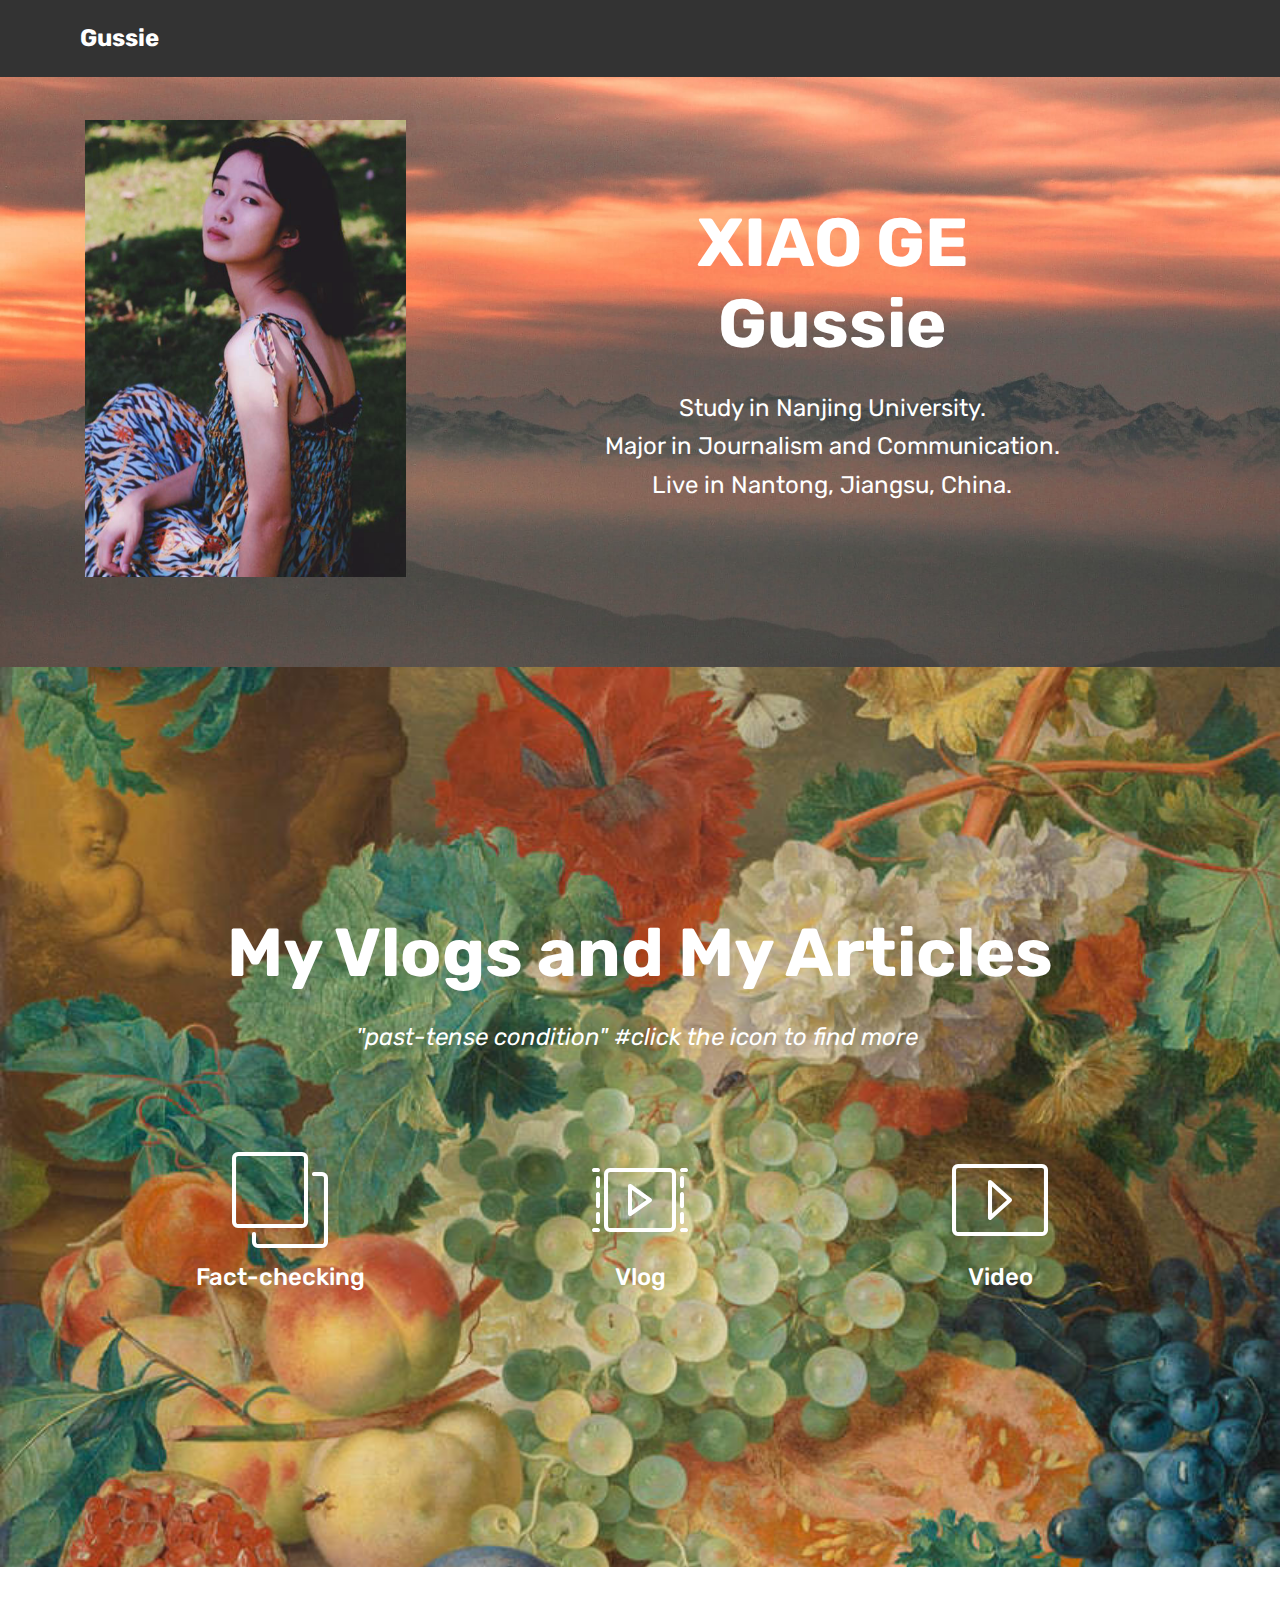
==== index.html @ 396210ec "25" ====
<!DOCTYPE html>
<html >
<head>
  <!-- Site made with Mobirise Website Builder v4.6.7, https://mobirise.com -->
  <meta charset="UTF-8">
  <meta http-equiv="X-UA-Compatible" content="IE=edge">
  <meta name="generator" content="Mobirise v4.6.7, mobirise.com">
  <meta name="viewport" content="width=device-width, initial-scale=1, minimum-scale=1">
  <link rel="shortcut icon" href="assets/images/logo2.png" type="image/x-icon">
  <meta name="description" content="">
  <title>Home</title>
  <link rel="stylesheet" href="assets/web/assets/mobirise-icons/mobirise-icons.css">
  <link rel="stylesheet" href="assets/tether/tether.min.css">
  <link rel="stylesheet" href="assets/bootstrap/css/bootstrap.min.css">
  <link rel="stylesheet" href="assets/bootstrap/css/bootstrap-grid.min.css">
  <link rel="stylesheet" href="assets/bootstrap/css/bootstrap-reboot.min.css">
  <link rel="stylesheet" href="assets/dropdown/css/style.css">
  <link rel="stylesheet" href="assets/socicon/css/styles.css">
  <link rel="stylesheet" href="assets/theme/css/style.css">
  <link rel="stylesheet" href="assets/mobirise/css/mbr-additional.css" type="text/css">
  
  
  
</head>
<body>
  <section class="menu cid-rUCcLHyWEW" once="menu" id="menu1-e">

    

    <nav class="navbar navbar-expand beta-menu navbar-dropdown align-items-center navbar-fixed-top navbar-toggleable-sm">
        <button class="navbar-toggler navbar-toggler-right" type="button" data-toggle="collapse" data-target="#navbarSupportedContent" aria-controls="navbarSupportedContent" aria-expanded="false" aria-label="Toggle navigation">
            <div class="hamburger">
                <span></span>
                <span></span>
                <span></span>
                <span></span>
            </div>
        </button>
        <div class="menu-logo">
            <div class="navbar-brand">
                
                <span class="navbar-caption-wrap"><a class="navbar-caption text-white display-5" href="https://gexiao37.github.io">Gussie</a></span>
            </div>
        </div>
        <div class="collapse navbar-collapse" id="navbarSupportedContent">
            
            
        </div>
    </nav>
</section>

<section class="engine"><a href="https://mobirise.ws/g">create your own website</a></section><section class="header3 cid-rUCh0pYLPX" id="header3-i">

    

    

    <div class="container">
        <div class="media-container-row">
            <div class="mbr-figure" style="width: 50%;">
                <img src="assets/images/-20200329174954-750x1334.jpg" alt="Mobirise" title="">
            </div>

            <div class="media-content">
                <h1 class="mbr-section-title mbr-white pb-3 mbr-fonts-style display-1"><br><strong>XIAO GE<br>Gussie</strong></h1>
                
                <div class="mbr-section-text mbr-white pb-3 ">
                    <p class="mbr-text mbr-fonts-style display-5">Study in Nanjing University.<br>Major in Journalism and Communication.<br>Live in Nantong, Jiangsu, China.</p>
                </div>
                
            </div>
        </div>
    </div>

</section>

<section class="header12 cid-rUMo1X9QHB mbr-fullscreen" id="header12-w">

    

    

    <div class="container  ">
            <div class="media-container">
                <div class="col-md-12 align-center">
                    <h1 class="mbr-section-title pb-3 mbr-white mbr-bold mbr-fonts-style display-1">
                        My Vlogs and My Articles</h1>
                    <p class="mbr-text pb-3 mbr-white mbr-fonts-style display-5"><em>"past-tense condition" #click the icon to find more&nbsp;</em></p>
                    

                    <div class="icons-media-container mbr-white">
                        <div class="card col-12 col-md-6 col-lg-4">
                            <div class="icon-block">
                            <a href="https://mobirise.com/">
                                <span class="mbri-layers mbr-iconfont"></span>
                            </a>
                            </div>
                            <h5 class="mbr-fonts-style display-5">Fact-checking</h5>
                        </div>

                        <div class="card col-12 col-md-6 col-lg-4">
                            <div class="icon-block">
                                <a href="https://mobirise.com/">
                                    <span class="mbr-iconfont mbri-video-play"></span>
                                </a>
                            </div>
                            <h5 class="mbr-fonts-style display-5">
                                Vlog</h5>
                        </div>

                        <div class="card col-12 col-md-6 col-lg-4">
                            <div class="icon-block">
                                <a href="https://mobirise.com/">
                                    <span class="mbr-iconfont mbri-video"></span>
                                </a>
                            </div>
                            <h5 class="mbr-fonts-style display-5">
                                Video</h5>
                        </div>

                        
                    </div>
                </div>
            </div>
    </div>

    
</section>

<section once="" class="cid-rUCi8kpzpj mbr-reveal" id="footer7-j">

    

    

    <div class="container">
        <div class="media-container-row align-center mbr-white">
            
            
            <div class="row row-copirayt">
                <p class="mbr-text mb-0 mbr-fonts-style mbr-white align-center display-7"></p><p>
                    © Copyright 2020 &nbsp;GeXiao&nbsp;- All Rights Reserved
                </p><p></p>
            </div>
        </div>
    </div>
</section>


  <script src="assets/web/assets/jquery/jquery.min.js"></script>
  <script src="assets/popper/popper.min.js"></script>
  <script src="assets/tether/tether.min.js"></script>
  <script src="assets/bootstrap/js/bootstrap.min.js"></script>
  <script src="assets/smoothscroll/smooth-scroll.js"></script>
  <script src="assets/dropdown/js/script.min.js"></script>
  <script src="assets/touchswipe/jquery.touch-swipe.min.js"></script>
  <script src="assets/theme/js/script.js"></script>
  
  
</body>
</html>
---- assets/web/assets/mobirise-icons/mobirise-icons.css ----
@font-face {
  font-family: 'MobiriseIcons';
  src:  url('mobirise-icons.eot?spat4u');
  src:  url('mobirise-icons.eot?spat4u#iefix') format('embedded-opentype'),
    url('mobirise-icons.ttf?spat4u') format('truetype'),
    url('mobirise-icons.woff?spat4u') format('woff'),
    url('mobirise-icons.svg?spat4u#MobiriseIcons') format('svg');
  font-weight: normal;
  font-style: normal;
}

[class^="mbri-"], [class*=" mbri-"] {
  /* use !important to prevent issues with browser extensions that change fonts */
  font-family: MobiriseIcons !important;
  speak: none;
  font-style: normal;
  font-weight: normal;
  font-variant: normal;
  text-transform: none;
  line-height: 1;

  /* Better Font Rendering =========== */
  -webkit-font-smoothing: antialiased;
  -moz-osx-font-smoothing: grayscale;
}

.mbri-add-submenu:before {
  content: "\e900";
}
.mbri-alert:before {
  content: "\e901";
}
.mbri-align-center:before {
  content: "\e902";
}
.mbri-align-justify:before {
  content: "\e903";
}
.mbri-align-left:before {
  content: "\e904";
}
.mbri-align-right:before {
  content: "\e905";
}
.mbri-android:before {
  content: "\e906";
}
.mbri-apple:before {
  content: "\e907";
}
.mbri-arrow-down:before {
  content: "\e908";
}
.mbri-arrow-next:before {
  content: "\e909";
}
.mbri-arrow-prev:before {
  content: "\e90a";
}
.mbri-arrow-up:before {
  content: "\e90b";
}
.mbri-bold:before {
  content: "\e90c";
}
.mbri-bookmark:before {
  content: "\e90d";
}
.mbri-bootstrap:before {
  content: "\e90e";
}
.mbri-briefcase:before {
  content: "\e90f";
}
.mbri-browse:before {
  content: "\e910";
}
.mbri-bulleted-list:before {
  content: "\e911";
}
.mbri-calendar:before {
  content: "\e912";
}
.mbri-camera:before {
  content: "\e913";
}
.mbri-cart-add:before {
  content: "\e914";
}
.mbri-cart-full:before {
  content: "\e915";
}
.mbri-cash:before {
  content: "\e916";
}
.mbri-change-style:before {
  content: "\e917";
}
.mbri-chat:before {
  content: "\e918";
}
.mbri-clock:before {
  content: "\e919";
}
.mbri-close:before {
  content: "\e91a";
}
.mbri-cloud:before {
  content: "\e91b";
}
.mbri-code:before {
  content: "\e91c";
}
.mbri-contact-form:before {
  content: "\e91d";
}
.mbri-credit-card:before {
  content: "\e91e";
}
.mbri-cursor-click:before {
  content: "\e91f";
}
.mbri-cust-feedback:before {
  content: "\e920";
}
.mbri-database:before {
  content: "\e921";
}
.mbri-delivery:before {
  content: "\e922";
}
.mbri-desktop:before {
  content: "\e923";
}
.mbri-devices:before {
  content: "\e924";
}
.mbri-down:before {
  content: "\e925";
}
.mbri-download:before {
  content: "\e989";
}
.mbri-drag-n-drop:before {
  content: "\e927";
}
.mbri-drag-n-drop2:before {
  content: "\e928";
}
.mbri-edit:before {
  content: "\e929";
}
.mbri-edit2:before {
  content: "\e92a";
}
.mbri-error:before {
  content: "\e92b";
}
.mbri-extension:before {
  content: "\e92c";
}
.mbri-features:before {
  content: "\e92d";
}
.mbri-file:before {
  content: "\e92e";
}
.mbri-flag:before {
  content: "\e92f";
}
.mbri-folder:before {
  content: "\e930";
}
.mbri-gift:before {
  content: "\e931";
}
.mbri-github:before {
  content: "\e932";
}
.mbri-globe:before {
  content: "\e933";
}
.mbri-globe-2:before {
  content: "\e934";
}
.mbri-growing-chart:before {
  content: "\e935";
}
.mbri-hearth:before {
  content: "\e936";
}
.mbri-help:before {
  content: "\e937";
}
.mbri-home:before {
  content: "\e938";
}
.mbri-hot-cup:before {
  content: "\e939";
}
.mbri-idea:before {
  content: "\e93a";
}
.mbri-image-gallery:before {
  content: "\e93b";
}
.mbri-image-slider:before {
  content: "\e93c";
}
.mbri-info:before {
  content: "\e93d";
}
.mbri-italic:before {
  content: "\e93e";
}
.mbri-key:before {
  content: "\e93f";
}
.mbri-laptop:before {
  content: "\e940";
}
.mbri-layers:before {
  content: "\e941";
}
.mbri-left-right:before {
  content: "\e942";
}
.mbri-left:before {
  content: "\e943";
}
.mbri-letter:before {
  content: "\e944";
}
.mbri-like:before {
  content: "\e945";
}
.mbri-link:before {
  content: "\e946";
}
.mbri-lock:before {
  content: "\e947";
}
.mbri-login:before {
  content: "\e948";
}
.mbri-logout:before {
  content: "\e949";
}
.mbri-magic-stick:before {
  content: "\e94a";
}
.mbri-map-pin:before {
  content: "\e94b";
}
.mbri-menu:before {
  content: "\e94c";
}
.mbri-mobile:before {
  content: "\e94d";
}
.mbri-mobile2:before {
  content: "\e94e";
}
.mbri-mobirise:before {
  content: "\e94f";
}
.mbri-more-horizontal:before {
  content: "\e950";
}
.mbri-more-vertical:before {
  content: "\e951";
}
.mbri-music:before {
  content: "\e952";
}
.mbri-new-file:before {
  content: "\e953";
}
.mbri-numbered-list:before {
  content: "\e954";
}
.mbri-opened-folder:before {
  content: "\e955";
}
.mbri-pages:before {
  content: "\e956";
}
.mbri-paper-plane:before {
  content: "\e957";
}
.mbri-paperclip:before {
  content: "\e958";
}
.mbri-photo:before {
  content: "\e959";
}
.mbri-photos:before {
  content: "\e95a";
}
.mbri-pin:before {
  content: "\e95b";
}
.mbri-play:before {
  content: "\e95c";
}
.mbri-plus:before {
  content: "\e95d";
}
.mbri-preview:before {
  content: "\e95e";
}
.mbri-print:before {
  content: "\e95f";
}
.mbri-protect:before {
  content: "\e960";
}
.mbri-question:before {
  content: "\e961";
}
.mbri-quote-left:before {
  content: "\e962";
}
.mbri-quote-right:before {
  content: "\e963";
}
.mbri-refresh:before {
  content: "\e964";
}
.mbri-responsive:before {
  content: "\e965";
}
.mbri-right:before {
  content: "\e966";
}
.mbri-rocket:before {
  content: "\e967";
}
.mbri-sad-face:before {
  content: "\e968";
}
.mbri-sale:before {
  content: "\e969";
}
.mbri-save:before {
  content: "\e96a";
}
.mbri-search:before {
  content: "\e96b";
}
.mbri-setting:before {
  content: "\e96c";
}
.mbri-setting2:before {
  content: "\e96d";
}
.mbri-setting3:before {
  content: "\e96e";
}
.mbri-share:before {
  content: "\e96f";
}
.mbri-shopping-bag:before {
  content: "\e970";
}
.mbri-shopping-basket:before {
  content: "\e971";
}
.mbri-shopping-cart:before {
  content: "\e972";
}
.mbri-sites:before {
  content: "\e973";
}
.mbri-smile-face:before {
  content: "\e974";
}
.mbri-speed:before {
  content: "\e975";
}
.mbri-star:before {
  content: "\e976";
}
.mbri-success:before {
  content: "\e977";
}
.mbri-sun:before {
  content: "\e978";
}
.mbri-sun2:before {
  content: "\e979";
}
.mbri-tablet:before {
  content: "\e97a";
}
.mbri-tablet-vertical:before {
  content: "\e97b";
}
.mbri-target:before {
  content: "\e97c";
}
.mbri-timer:before {
  content: "\e97d";
}
.mbri-to-ftp:before {
  content: "\e97e";
}
.mbri-to-local-drive:before {
  content: "\e97f";
}
.mbri-touch-swipe:before {
  content: "\e980";
}
.mbri-touch:before {
  content: "\e981";
}
.mbri-trash:before {
  content: "\e982";
}
.mbri-underline:before {
  content: "\e983";
}
.mbri-unlink:before {
  content: "\e984";
}
.mbri-unlock:before {
  content: "\e985";
}
.mbri-up-down:before {
  content: "\e986";
}
.mbri-up:before {
  content: "\e987";
}
.mbri-update:before {
  content: "\e988";
}
.mbri-upload:before {
 content: "\e926"; 
}
.mbri-user:before {
  content: "\e98a";
}
.mbri-user2:before {
  content: "\e98b";
}
.mbri-users:before {
  content: "\e98c";
}
.mbri-video:before {
  content: "\e98d";
}
.mbri-video-play:before {
  content: "\e98e";
}
.mbri-watch:before {
  content: "\e98f";
}
.mbri-website-theme:before {
  content: "\e990";
}
.mbri-wifi:before {
  content: "\e991";
}
.mbri-windows:before {
  content: "\e992";
}
.mbri-zoom-out:before {
  content: "\e993";
}
.mbri-redo:before {
  content: "\e994";
}
.mbri-undo:before {
  content: "\e995";
}
---- assets/dropdown/css/style.css ----
.navbar-dropdown {
  left: 0;
  padding: 0;
  position: absolute;
  right: 0;
  top: 0;
  transition: all 0.45s ease;
  z-index: 1030;
  background: #282828; }
  .navbar-dropdown .navbar-logo {
    margin-right: 0.8rem;
    transition: margin 0.3s ease-in-out;
    vertical-align: middle; }
    .navbar-dropdown .navbar-logo img {
      height: 3.125rem;
      transition: all 0.3s ease-in-out; }
    .navbar-dropdown .navbar-logo.mbr-iconfont {
      font-size: 3.125rem;
      line-height: 3.125rem; }
  .navbar-dropdown .navbar-caption {
    font-weight: 700;
    white-space: normal;
    vertical-align: -4px;
    line-height: 3.125rem !important; }
    .navbar-dropdown .navbar-caption, .navbar-dropdown .navbar-caption:hover {
      color: inherit;
      text-decoration: none; }
  .navbar-dropdown .mbr-iconfont + .navbar-caption {
    vertical-align: -1px; }
  .navbar-dropdown.navbar-fixed-top {
    position: fixed; }
  .navbar-dropdown .navbar-brand span {
    vertical-align: -4px; }
  .navbar-dropdown.bg-color.transparent {
    background: none; }
  .navbar-dropdown.navbar-short .navbar-brand {
    padding: 0.625rem 0; }
    .navbar-dropdown.navbar-short .navbar-brand span {
      vertical-align: -1px; }
  .navbar-dropdown.navbar-short .navbar-caption {
    line-height: 2.375rem !important;
    vertical-align: -2px; }
  .navbar-dropdown.navbar-short .navbar-logo {
    margin-right: 0.5rem; }
    .navbar-dropdown.navbar-short .navbar-logo img {
      height: 2.375rem; }
    .navbar-dropdown.navbar-short .navbar-logo.mbr-iconfont {
      font-size: 2.375rem;
      line-height: 2.375rem; }
  .navbar-dropdown.navbar-short .mbr-table-cell {
    height: 3.625rem; }
  .navbar-dropdown .navbar-close {
    left: 0.6875rem;
    position: fixed;
    top: 0.75rem;
    z-index: 1000; }
  .navbar-dropdown .hamburger-icon {
    content: "";
    display: inline-block;
    vertical-align: middle;
    width: 16px;
    -webkit-box-shadow: 0 -6px 0 1px #282828,0 0 0 1px #282828,0 6px 0 1px #282828;
    -moz-box-shadow: 0 -6px 0 1px #282828,0 0 0 1px #282828,0 6px 0 1px #282828;
    box-shadow: 0 -6px 0 1px #282828,0 0 0 1px #282828,0 6px 0 1px #282828; }

.dropdown-menu .dropdown-toggle[data-toggle="dropdown-submenu"]::after {
  border-bottom: 0.35em solid transparent;
  border-left: 0.35em solid;
  border-right: 0;
  border-top: 0.35em solid transparent;
  margin-left: 0.3rem; }

.dropdown-menu .dropdown-item:focus {
  outline: 0; }

.nav-dropdown {
  font-size: 0.75rem;
  font-weight: 500;
  height: auto !important; }
  .nav-dropdown .nav-btn {
    padding-left: 1rem; }
  .nav-dropdown .link {
    margin: .667em 1.667em;
    font-weight: 500;
    padding: 0;
    transition: color .2s ease-in-out; }
    .nav-dropdown .link.dropdown-toggle {
      margin-right: 2.583em; }
      .nav-dropdown .link.dropdown-toggle::after {
        margin-left: .25rem;
        border-top: 0.35em solid;
        border-right: 0.35em solid transparent;
        border-left: 0.35em solid transparent;
        border-bottom: 0; }
      .nav-dropdown .link.dropdown-toggle[aria-expanded="true"] {
        margin: 0;
        padding: 0.667em 3.263em  0.667em 1.667em; }
  .nav-dropdown .link::after,
  .nav-dropdown .dropdown-item::after {
    color: inherit; }
  .nav-dropdown .btn {
    font-size: 0.75rem;
    font-weight: 700;
    letter-spacing: 0;
    margin-bottom: 0;
    padding-left: 1.25rem;
    padding-right: 1.25rem; }
  .nav-dropdown .dropdown-menu {
    border-radius: 0;
    border: 0;
    left: 0;
    margin: 0;
    padding-bottom: 1.25rem;
    padding-top: 1.25rem;
    position: relative; }
  .nav-dropdown .dropdown-submenu {
    margin-left: 0.125rem;
    top: 0; }
  .nav-dropdown .dropdown-item {
    font-weight: 500;
    line-height: 2;
    padding: 0.3846em 4.615em 0.3846em 1.5385em;
    position: relative;
    transition: color .2s ease-in-out, background-color .2s ease-in-out; }
    .nav-dropdown .dropdown-item::after {
      margin-top: -0.3077em;
      position: absolute;
      right: 1.1538em;
      top: 50%; }
    .nav-dropdown .dropdown-item:focus, .nav-dropdown .dropdown-item:hover {
      background: none; }

@media (max-width: 767px) {
  .nav-dropdown.navbar-toggleable-sm {
    bottom: 0;
    display: none;
    left: 0;
    overflow-x: hidden;
    position: fixed;
    top: 0;
    transform: translateX(-100%);
    -ms-transform: translateX(-100%);
    -webkit-transform: translateX(-100%);
    width: 18.75rem;
    z-index: 999; } }
.nav-dropdown.navbar-toggleable-xl {
  bottom: 0;
  display: none;
  left: 0;
  overflow-x: hidden;
  position: fixed;
  top: 0;
  transform: translateX(-100%);
  -ms-transform: translateX(-100%);
  -webkit-transform: translateX(-100%);
  width: 18.75rem;
  z-index: 999; }

.nav-dropdown-sm {
  display: block !important;
  overflow-x: hidden;
  overflow: auto;
  padding-top: 3.875rem; }
  .nav-dropdown-sm::after {
    content: "";
    display: block;
    height: 3rem;
    width: 100%; }
  .nav-dropdown-sm.collapse.in ~ .navbar-close {
    display: block !important; }
  .nav-dropdown-sm.collapsing, .nav-dropdown-sm.collapse.in {
    transform: translateX(0);
    -ms-transform: translateX(0);
    -webkit-transform: translateX(0);
    transition: all 0.25s ease-out;
    -webkit-transition: all 0.25s ease-out;
    background: #282828; }
  .nav-dropdown-sm.collapsing[aria-expanded="false"] {
    transform: translateX(-100%);
    -ms-transform: translateX(-100%);
    -webkit-transform: translateX(-100%); }
  .nav-dropdown-sm .nav-item {
    display: block;
    margin-left: 0 !important;
    padding-left: 0; }
  .nav-dropdown-sm .link,
  .nav-dropdown-sm .dropdown-item {
    border-top: 1px dotted rgba(255, 255, 255, 0.1);
    font-size: 0.8125rem;
    line-height: 1.6;
    margin: 0 !important;
    padding: 0.875rem 2.4rem 0.875rem 1.5625rem !important;
    position: relative;
    white-space: normal; }
    .nav-dropdown-sm .link:focus, .nav-dropdown-sm .link:hover,
    .nav-dropdown-sm .dropdown-item:focus,
    .nav-dropdown-sm .dropdown-item:hover {
      background: rgba(0, 0, 0, 0.2) !important;
      color: #c0a375; }
  .nav-dropdown-sm .nav-btn {
    position: relative;
    padding: 1.5625rem 1.5625rem 0 1.5625rem; }
    .nav-dropdown-sm .nav-btn::before {
      border-top: 1px dotted rgba(255, 255, 255, 0.1);
      content: "";
      left: 0;
      position: absolute;
      top: 0;
      width: 100%; }
    .nav-dropdown-sm .nav-btn + .nav-btn {
      padding-top: 0.625rem; }
      .nav-dropdown-sm .nav-btn + .nav-btn::before {
        display: none; }
  .nav-dropdown-sm .btn {
    padding: 0.625rem 0; }
  .nav-dropdown-sm .dropdown-toggle[data-toggle="dropdown-submenu"]::after {
    margin-left: .25rem;
    border-top: 0.35em solid;
    border-right: 0.35em solid transparent;
    border-left: 0.35em solid transparent;
    border-bottom: 0; }
  .nav-dropdown-sm .dropdown-toggle[data-toggle="dropdown-submenu"][aria-expanded="true"]::after {
    border-top: 0;
    border-right: 0.35em solid transparent;
    border-left: 0.35em solid transparent;
    border-bottom: 0.35em solid; }
  .nav-dropdown-sm .dropdown-menu {
    margin: 0;
    padding: 0;
    position: relative;
    top: 0;
    left: 0;
    width: 100%;
    border: 0;
    float: none;
    border-radius: 0;
    background: none; }
  .nav-dropdown-sm .dropdown-submenu {
    left: 100%;
    margin-left: 0.125rem;
    margin-top: -1.25rem;
    top: 0; }

.navbar-toggleable-sm .nav-dropdown .dropdown-menu {
  position: absolute; }

.navbar-toggleable-sm .nav-dropdown .dropdown-submenu {
  left: 100%;
  margin-left: 0.125rem;
  margin-top: -1.25rem;
  top: 0; }

.navbar-toggleable-sm.opened .nav-dropdown .dropdown-menu {
  position: relative; }

.navbar-toggleable-sm.opened .nav-dropdown .dropdown-submenu {
  left: 0;
  margin-left: 00rem;
  margin-top: 0rem;
  top: 0; }

.is-builder .nav-dropdown.collapsing {
  transition: none !important; }

/*# sourceMappingURL=style.css.map */
---- assets/socicon/css/styles.css ----
@charset "UTF-8";

@font-face {
  font-family: "socicon";
  src:url("../fonts/socicon.eot");
  src:url("../fonts/socicon.eot?#iefix") format("embedded-opentype"),
    url("../fonts/socicon.woff") format("woff"),
    url("../fonts/socicon.ttf") format("truetype"),
    url("../fonts/socicon.svg#socicon") format("svg");
  font-weight: normal;
  font-style: normal;

}

[data-icon]:before {
  font-family: "socicon" !important;
  content: attr(data-icon);
  font-style: normal !important;
  font-weight: normal !important;
  font-variant: normal !important;
  text-transform: none !important;
  speak: none;
  line-height: 1;
  -webkit-font-smoothing: antialiased;
  -moz-osx-font-smoothing: grayscale;
}

[class^="socicon-"]:before,
[class*=" socicon-"]:before {
  font-family: "socicon" !important;
  font-style: normal !important;
  font-weight: normal !important;
  font-variant: normal !important;
  text-transform: none !important;
  speak: none;
  line-height: 1;
  -webkit-font-smoothing: antialiased;
  -moz-osx-font-smoothing: grayscale;
}

.socicon-modelmayhem:before {
  content: "\e000";
}
.socicon-mixcloud:before {
  content: "\e001";
}
.socicon-drupal:before {
  content: "\e002";
}
.socicon-swarm:before {
  content: "\e003";
}
.socicon-istock:before {
  content: "\e004";
}
.socicon-yammer:before {
  content: "\e005";
}
.socicon-ello:before {
  content: "\e006";
}
.socicon-stackoverflow:before {
  content: "\e007";
}
.socicon-persona:before {
  content: "\e008";
}
.socicon-triplej:before {
  content: "\e009";
}
.socicon-houzz:before {
  content: "\e00a";
}
.socicon-rss:before {
  content: "\e00b";
}
.socicon-paypal:before {
  content: "\e00c";
}
.socicon-odnoklassniki:before {
  content: "\e00d";
}
.socicon-airbnb:before {
  content: "\e00e";
}
.socicon-periscope:before {
  content: "\e00f";
}
.socicon-outlook:before {
  content: "\e010";
}
.socicon-coderwall:before {
  content: "\e011";
}
.socicon-tripadvisor:before {
  content: "\e012";
}
.socicon-appnet:before {
  content: "\e013";
}
.socicon-goodreads:before {
  content: "\e014";
}
.socicon-tripit:before {
  content: "\e015";
}
.socicon-lanyrd:before {
  content: "\e016";
}
.socicon-slideshare:before {
  content: "\e017";
}
.socicon-buffer:before {
  content: "\e018";
}
.socicon-disqus:before {
  content: "\e019";
}
.socicon-vkontakte:before {
  content: "\e01a";
}
.socicon-whatsapp:before {
  content: "\e01b";
}
.socicon-patreon:before {
  content: "\e01c";
}
.socicon-storehouse:before {
  content: "\e01d";
}
.socicon-pocket:before {
  content: "\e01e";
}
.socicon-mail:before {
  content: "\e01f";
}
.socicon-blogger:before {
  content: "\e020";
}
.socicon-technorati:before {
  content: "\e021";
}
.socicon-reddit:before {
  content: "\e022";
}
.socicon-dribbble:before {
  content: "\e023";
}
.socicon-stumbleupon:before {
  content: "\e024";
}
.socicon-digg:before {
  content: "\e025";
}
.socicon-envato:before {
  content: "\e026";
}
.socicon-behance:before {
  content: "\e027";
}
.socicon-delicious:before {
  content: "\e028";
}
.socicon-deviantart:before {
  content: "\e029";
}
.socicon-forrst:before {
  content: "\e02a";
}
.socicon-play:before {
  content: "\e02b";
}
.socicon-zerply:before {
  content: "\e02c";
}
.socicon-wikipedia:before {
  content: "\e02d";
}
.socicon-apple:before {
  content: "\e02e";
}
.socicon-flattr:before {
  content: "\e02f";
}
.socicon-github:before {
  content: "\e030";
}
.socicon-renren:before {
  content: "\e031";
}
.socicon-friendfeed:before {
  content: "\e032";
}
.socicon-newsvine:before {
  content: "\e033";
}
.socicon-identica:before {
  content: "\e034";
}
.socicon-bebo:before {
  content: "\e035";
}
.socicon-zynga:before {
  content: "\e036";
}
.socicon-steam:before {
  content: "\e037";
}
.socicon-xbox:before {
  content: "\e038";
}
.socicon-windows:before {
  content: "\e039";
}
.socicon-qq:before {
  content: "\e03a";
}
.socicon-douban:before {
  content: "\e03b";
}
.socicon-meetup:before {
  content: "\e03c";
}
.socicon-playstation:before {
  content: "\e03d";
}
.socicon-android:before {
  content: "\e03e";
}
.socicon-snapchat:before {
  content: "\e03f";
}
.socicon-twitter:before {
  content: "\e040";
}
.socicon-facebook:before {
  content: "\e041";
}
.socicon-googleplus:before {
  content: "\e042";
}
.socicon-pinterest:before {
  content: "\e043";
}
.socicon-foursquare:before {
  content: "\e044";
}
.socicon-yahoo:before {
  content: "\e045";
}
.socicon-skype:before {
  content: "\e046";
}
.socicon-yelp:before {
  content: "\e047";
}
.socicon-feedburner:before {
  content: "\e048";
}
.socicon-linkedin:before {
  content: "\e049";
}
.socicon-viadeo:before {
  content: "\e04a";
}
.socicon-xing:before {
  content: "\e04b";
}
.socicon-myspace:before {
  content: "\e04c";
}
.socicon-soundcloud:before {
  content: "\e04d";
}
.socicon-spotify:before {
  content: "\e04e";
}
.socicon-grooveshark:before {
  content: "\e04f";
}
.socicon-lastfm:before {
  content: "\e050";
}
.socicon-youtube:before {
  content: "\e051";
}
.socicon-vimeo:before {
  content: "\e052";
}
.socicon-dailymotion:before {
  content: "\e053";
}
.socicon-vine:before {
  content: "\e054";
}
.socicon-flickr:before {
  content: "\e055";
}
.socicon-500px:before {
  content: "\e056";
}
.socicon-wordpress:before {
  content: "\e058";
}
.socicon-tumblr:before {
  content: "\e059";
}
.socicon-twitch:before {
  content: "\e05a";
}
.socicon-8tracks:before {
  content: "\e05b";
}
.socicon-amazon:before {
  content: "\e05c";
}
.socicon-icq:before {
  content: "\e05d";
}
.socicon-smugmug:before {
  content: "\e05e";
}
.socicon-ravelry:before {
  content: "\e05f";
}
.socicon-weibo:before {
  content: "\e060";
}
.socicon-baidu:before {
  content: "\e061";
}
.socicon-angellist:before {
  content: "\e062";
}
.socicon-ebay:before {
  content: "\e063";
}
.socicon-imdb:before {
  content: "\e064";
}
.socicon-stayfriends:before {
  content: "\e065";
}
.socicon-residentadvisor:before {
  content: "\e066";
}
.socicon-google:before {
  content: "\e067";
}
.socicon-yandex:before {
  content: "\e068";
}
.socicon-sharethis:before {
  content: "\e069";
}
.socicon-bandcamp:before {
  content: "\e06a";
}
.socicon-itunes:before {
  content: "\e06b";
}
.socicon-deezer:before {
  content: "\e06c";
}
.socicon-telegram:before {
  content: "\e06e";
}
.socicon-openid:before {
  content: "\e06f";
}
.socicon-amplement:before {
  content: "\e070";
}
.socicon-viber:before {
  content: "\e071";
}
.socicon-zomato:before {
  content: "\e072";
}
.socicon-draugiem:before {
  content: "\e074";
}
.socicon-endomodo:before {
  content: "\e075";
}
.socicon-filmweb:before {
  content: "\e076";
}
.socicon-stackexchange:before {
  content: "\e077";
}
.socicon-wykop:before {
  content: "\e078";
}
.socicon-teamspeak:before {
  content: "\e079";
}
.socicon-teamviewer:before {
  content: "\e07a";
}
.socicon-ventrilo:before {
  content: "\e07b";
}
.socicon-younow:before {
  content: "\e07c";
}
.socicon-raidcall:before {
  content: "\e07d";
}
.socicon-mumble:before {
  content: "\e07e";
}
.socicon-medium:before {
  content: "\e06d";
}
.socicon-bebee:before {
  content: "\e07f";
}
.socicon-hitbox:before {
  content: "\e080";
}
.socicon-reverbnation:before {
  content: "\e081";
}
.socicon-formulr:before {
  content: "\e082";
}
.socicon-instagram:before {
  content: "\e057";
}
.socicon-battlenet:before {
  content: "\e083";
}
.socicon-chrome:before {
  content: "\e084";
}
.socicon-discord:before {
  content: "\e086";
}
.socicon-issuu:before {
  content: "\e087";
}
.socicon-macos:before {
  content: "\e088";
}
.socicon-firefox:before {
  content: "\e089";
}
.socicon-opera:before {
  content: "\e08d";
}
.socicon-keybase:before {
  content: "\e090";
}
.socicon-alliance:before {
  content: "\e091";
}
.socicon-livejournal:before {
  content: "\e092";
}
.socicon-googlephotos:before {
  content: "\e093";
}
.socicon-horde:before {
  content: "\e094";
}
.socicon-etsy:before {
  content: "\e095";
}
.socicon-zapier:before {
  content: "\e096";
}
.socicon-google-scholar:before {
  content: "\e097";
}
.socicon-researchgate:before {
  content: "\e098";
}
.socicon-wechat:before {
  content: "\e099";
}
.socicon-strava:before {
  content: "\e09a";
}
.socicon-line:before {
  content: "\e09b";
}
.socicon-lyft:before {
  content: "\e09c";
}
.socicon-uber:before {
  content: "\e09d";
}
.socicon-songkick:before {
  content: "\e09e";
}
.socicon-viewbug:before {
  content: "\e09f";
}
.socicon-googlegroups:before {
  content: "\e0a0";
}
.socicon-quora:before {
  content: "\e073";
}
.socicon-diablo:before {
  content: "\e085";
}
.socicon-blizzard:before {
  content: "\e0a1";
}
.socicon-hearthstone:before {
  content: "\e08b";
}
.socicon-heroes:before {
  content: "\e08a";
}
.socicon-overwatch:before {
  content: "\e08c";
}
.socicon-warcraft:before {
  content: "\e08e";
}
.socicon-starcraft:before {
  content: "\e08f";
}
.socicon-beam:before {
  content: "\e0a2";
}
.socicon-curse:before {
  content: "\e0a3";
}
.socicon-player:before {
  content: "\e0a4";
}
.socicon-streamjar:before {
  content: "\e0a5";
}
.socicon-nintendo:before {
  content: "\e0a6";
}
.socicon-hellocoton:before {
  content: "\e0a7";
}
---- assets/theme/css/style.css ----
/*!
 * Mobirise v4 theme (https://mobirise.com/)
 * Copyright 2017 Mobirise
 */
section {
  background-color: #eeeeee; }

section,
.container,
.container-fluid {
  position: relative;
  word-wrap: break-word; }

a.mbr-iconfont:hover {
  text-decoration: none; }

.article .lead p, .article .lead ul, .article .lead ol, .article .lead pre, .article .lead blockquote {
  margin-bottom: 0; }

a {
  font-style: normal;
  font-weight: 400;
  cursor: pointer; }
  a, a:hover {
    text-decoration: none; }

figure {
  margin-bottom: 0; }

body {
  color: #232323; }

h1, h2, h3, h4, h5, h6,
.h1, .h2, .h3, .h4, .h5, .h6,
.display-1, .display-2, .display-3, .display-4 {
  line-height: 1;
  word-break: break-word;
  word-wrap: break-word; }

b, strong {
  font-weight: bold; }

blockquote {
  padding: 10px 0 10px 20px;
  position: relative;
  border-left: 2px solid;
  border-color: #ff3366; }

input:-webkit-autofill, input:-webkit-autofill:hover, input:-webkit-autofill:focus, input:-webkit-autofill:active {
  transition-delay: 9999s;
  transition-property: background-color, color; }

textarea[type="hidden"] {
  display: none; }

body {
  position: relative; }

section {
  background-position: 50% 50%;
  background-repeat: no-repeat;
  background-size: cover; }
  section .mbr-background-video,
  section .mbr-background-video-preview {
    position: absolute;
    bottom: 0;
    left: 0;
    right: 0;
    top: 0; }

.hidden {
  visibility: hidden; }

.mbr-z-index20 {
  z-index: 20; }

/*! Base colors */
.mbr-white {
  color: #ffffff; }

.mbr-black {
  color: #000000; }

.mbr-bg-white {
  background-color: #ffffff; }

.mbr-bg-black {
  background-color: #000000; }

/*! Text-aligns */
.align-left {
  text-align: left; }

.align-center {
  text-align: center; }

.align-right {
  text-align: right; }

@media (max-width: 767px) {
  .align-left, .align-center, .align-right, .mbr-section-btn, .mbr-section-title {
    text-align: center; } }
/*! Font-weight  */
.mbr-light {
  font-weight: 300; }

.mbr-regular {
  font-weight: 400; }

.mbr-semibold {
  font-weight: 500; }

.mbr-bold {
  font-weight: 700; }

/*! Media  */
.media-size-item {
  -webkit-flex: 1 1 auto;
  -moz-flex: 1 1 auto;
  -ms-flex: 1 1 auto;
  -o-flex: 1 1 auto;
  flex: 1 1 auto; }

.media-content {
  -webkit-flex-basis: 100%;
  flex-basis: 100%; }

.media-container-row {
  display: -ms-flexbox;
  display: -webkit-flex;
  display: flex;
  -webkit-flex-direction: row;
  -ms-flex-direction: row;
  flex-direction: row;
  -webkit-flex-wrap: wrap;
  -ms-flex-wrap: wrap;
  flex-wrap: wrap;
  -webkit-justify-content: center;
  -ms-flex-pack: center;
  justify-content: center;
  -webkit-align-content: center;
  -ms-flex-line-pack: center;
  align-content: center;
  -webkit-align-items: start;
  -ms-flex-align: start;
  align-items: start; }
  .media-container-row .media-size-item {
    width: 400px; }

.media-container-column {
  display: -ms-flexbox;
  display: -webkit-flex;
  display: flex;
  -webkit-flex-direction: column;
  -ms-flex-direction: column;
  flex-direction: column;
  -webkit-flex-wrap: wrap;
  -ms-flex-wrap: wrap;
  flex-wrap: wrap;
  -webkit-justify-content: center;
  -ms-flex-pack: center;
  justify-content: center;
  -webkit-align-content: center;
  -ms-flex-line-pack: center;
  align-content: center;
  -webkit-align-items: stretch;
  -ms-flex-align: stretch;
  align-items: stretch; }
  .media-container-column > * {
    width: 100%; }

@media (min-width: 992px) {
  .media-container-row {
    -webkit-flex-wrap: nowrap;
    -ms-flex-wrap: nowrap;
    flex-wrap: nowrap; } }
figure {
  overflow: hidden; }

figure[mbr-media-size] {
  transition: width 0.1s; }

.mbr-figure img, .mbr-figure iframe {
  display: block;
  width: 100%; }

.card {
  background-color: transparent;
  border: none; }

.card-img {
  text-align: center;
  flex-shrink: 0; }

.media {
  max-width: 100%;
  margin: 0 auto; }

.mbr-figure {
  -ms-flex-item-align: center;
  -ms-grid-row-align: center;
  -webkit-align-self: center;
  align-self: center; }

.media-container > div {
  max-width: 100%; }

.mbr-figure img, .card-img img {
  width: 100%; }

@media (max-width: 991px) {
  .media-size-item {
    width: auto !important; }

  .media {
    width: auto; }

  .mbr-figure {
    width: 100% !important; } }
/*! Buttons */
.mbr-section-btn {
  margin-left: -.25rem;
  margin-right: -.25rem;
  font-size: 0; }

nav .mbr-section-btn {
  margin-left: 0rem;
  margin-right: 0rem; }

/*! Btn icon margin */
.btn .mbr-iconfont, .btn.btn-sm .mbr-iconfont {
  cursor: pointer;
  margin-right: 0.5rem; }

.btn.btn-md .mbr-iconfont, .btn.btn-md .mbr-iconfont {
  margin-right: 0.8rem; }

.mbr-regular {
  font-weight: 400; }

.mbr-semibold {
  font-weight: 500; }

.mbr-bold {
  font-weight: 700; }

[type="submit"] {
  -webkit-appearance: none; }

/*! Full-screen */
.mbr-fullscreen .mbr-overlay {
  min-height: 100vh; }

.mbr-fullscreen {
  display: flex;
  display: -webkit-flex;
  display: -moz-flex;
  display: -ms-flex;
  display: -o-flex;
  align-items: center;
  -webkit-align-items: center;
  min-height: 100vh;
  padding-top: 3rem;
  padding-bottom: 3rem; }

/*! Map */
.map {
  height: 25rem;
  position: relative; }
  .map iframe {
    width: 100%;
    height: 100%; }

/* Form */
.form-asterisk {
  font-family: initial;
  position: absolute;
  top: -2px;
  font-weight: normal; }

/*! Scroll to top arrow */
.mbr-arrow-up {
  bottom: 25px;
  right: 90px;
  position: fixed;
  text-align: right;
  z-index: 5000;
  color: #ffffff;
  font-size: 32px;
  transform: rotate(180deg);
  -webkit-transform: rotate(180deg); }

.mbr-arrow-up a {
  background: rgba(0, 0, 0, 0.2);
  border-radius: 3px;
  color: #fff;
  display: inline-block;
  height: 60px;
  width: 60px;
  outline-style: none !important;
  position: relative;
  text-decoration: none;
  transition: all .3s ease-in-out;
  cursor: pointer;
  text-align: center; }
  .mbr-arrow-up a:hover {
    background-color: rgba(0, 0, 0, 0.4); }
  .mbr-arrow-up a i {
    line-height: 60px; }

.mbr-arrow-up-icon {
  display: block;
  color: #fff; }

.mbr-arrow-up-icon::before {
  content: "\203a";
  display: inline-block;
  font-family: serif;
  font-size: 32px;
  line-height: 1;
  font-style: normal;
  position: relative;
  top: 6px;
  left: -4px;
  -webkit-transform: rotate(-90deg);
  transform: rotate(-90deg); }

/*! Arrow Down */
.mbr-arrow {
  position: absolute;
  bottom: 45px;
  left: 50%;
  width: 60px;
  height: 60px;
  cursor: pointer;
  background-color: rgba(80, 80, 80, 0.5);
  border-radius: 50%;
  -webkit-transform: translateX(-50%);
  transform: translateX(-50%); }
  .mbr-arrow > a {
    display: inline-block;
    text-decoration: none;
    outline-style: none;
    -webkit-animation: arrowdown 1.7s ease-in-out infinite;
    animation: arrowdown 1.7s ease-in-out infinite; }
    .mbr-arrow > a > i {
      position: absolute;
      top: -2px;
      left: 15px;
      font-size: 2rem; }

@keyframes arrowdown {
  0% {
    transform: translateY(0px);
    -webkit-transform: translateY(0px); }
  50% {
    transform: translateY(-5px);
    -webkit-transform: translateY(-5px); }
  100% {
    transform: translateY(0px);
    -webkit-transform: translateY(0px); } }
@-webkit-keyframes arrowdown {
  0% {
    transform: translateY(0px);
    -webkit-transform: translateY(0px); }
  50% {
    transform: translateY(-5px);
    -webkit-transform: translateY(-5px); }
  100% {
    transform: translateY(0px);
    -webkit-transform: translateY(0px); } }
@media (max-width: 500px) {
  .mbr-arrow-up {
    left: 50%;
    right: auto;
    transform: translateX(-50%) rotate(180deg);
    -webkit-transform: translateX(-50%) rotate(180deg); } }
/*Gradients animation*/
@keyframes gradient-animation {
  from {
    background-position: 0% 100%;
    animation-timing-function: ease-in-out; }
  to {
    background-position: 100% 0%;
    animation-timing-function: ease-in-out; } }
@-webkit-keyframes gradient-animation {
  from {
    background-position: 0% 100%;
    animation-timing-function: ease-in-out; }
  to {
    background-position: 100% 0%;
    animation-timing-function: ease-in-out; } }
.bg-gradient {
  background-size: 200% 200%;
  animation: gradient-animation 5s infinite alternate;
  -webkit-animation: gradient-animation 5s infinite alternate; }

.menu .navbar-brand {
  display: -webkit-flex; }
  .menu .navbar-brand span {
    display: flex;
    display: -webkit-flex; }
  .menu .navbar-brand .navbar-caption-wrap {
    display: -webkit-flex; }
  .menu .navbar-brand .navbar-logo img {
    display: -webkit-flex; }
@media (min-width: 768px) and (max-width: 991px) {
  .menu .navbar-toggleable-sm .navbar-nav {
    display: -webkit-box;
    display: -webkit-flex;
    display: -ms-flexbox; } }
@media (min-width: 992px) {
  .menu .navbar-nav.nav-dropdown {
    display: -webkit-flex; }
  .menu .navbar-toggleable-sm .navbar-collapse {
    display: -webkit-flex !important; } }

/*# sourceMappingURL=style.css.map */
.engine {
	position: absolute;
	text-indent: -2400px;
	text-align: center;
	padding: 0;
	top: 0;
	left: -2400px;
}
---- assets/mobirise/css/mbr-additional.css ----
@import url(https://fonts.googleapis.com/css?family=Rubik:300,300i,400,400i,500,500i,700,700i,900,900i);





body {
  font-style: normal;
  line-height: 1.5;
}
.mbr-section-title {
  font-style: normal;
  line-height: 1.2;
}
.mbr-section-subtitle {
  line-height: 1.3;
}
.mbr-text {
  font-style: normal;
  line-height: 1.6;
}
.display-1 {
  font-family: 'Rubik', sans-serif;
  font-size: 4.25rem;
}
.display-1 > .mbr-iconfont {
  font-size: 6.8rem;
}
.display-2 {
  font-family: 'Rubik', sans-serif;
  font-size: 2.3rem;
}
.display-2 > .mbr-iconfont {
  font-size: 3.68rem;
}
.display-4 {
  font-family: 'Rubik', sans-serif;
  font-size: 1rem;
}
.display-4 > .mbr-iconfont {
  font-size: 1.6rem;
}
.display-5 {
  font-family: 'Rubik', sans-serif;
  font-size: 1.5rem;
}
.display-5 > .mbr-iconfont {
  font-size: 2.4rem;
}
.display-7 {
  font-family: 'Rubik', sans-serif;
  font-size: 1rem;
}
.display-7 > .mbr-iconfont {
  font-size: 1.6rem;
}
/* ---- Fluid typography for mobile devices ---- */
/* 1.4 - font scale ratio ( bootstrap == 1.42857 ) */
/* 100vw - current viewport width */
/* (48 - 20)  48 == 48rem == 768px, 20 == 20rem == 320px(minimal supported viewport) */
/* 0.65 - min scale variable, may vary */
@media (max-width: 768px) {
  .display-1 {
    font-size: 3.4rem;
    font-size: calc( 2.1374999999999997rem + (4.25 - 2.1374999999999997) * ((100vw - 20rem) / (48 - 20)));
    line-height: calc( 1.4 * (2.1374999999999997rem + (4.25 - 2.1374999999999997) * ((100vw - 20rem) / (48 - 20))));
  }
  .display-2 {
    font-size: 1.84rem;
    font-size: calc( 1.455rem + (2.3 - 1.455) * ((100vw - 20rem) / (48 - 20)));
    line-height: calc( 1.4 * (1.455rem + (2.3 - 1.455) * ((100vw - 20rem) / (48 - 20))));
  }
  .display-4 {
    font-size: 0.8rem;
    font-size: calc( 1rem + (1 - 1) * ((100vw - 20rem) / (48 - 20)));
    line-height: calc( 1.4 * (1rem + (1 - 1) * ((100vw - 20rem) / (48 - 20))));
  }
  .display-5 {
    font-size: 1.2rem;
    font-size: calc( 1.175rem + (1.5 - 1.175) * ((100vw - 20rem) / (48 - 20)));
    line-height: calc( 1.4 * (1.175rem + (1.5 - 1.175) * ((100vw - 20rem) / (48 - 20))));
  }
}
/* Buttons */
.btn {
  font-weight: 500;
  border-width: 2px;
  font-style: normal;
  letter-spacing: 1px;
  margin: .4rem .8rem;
  white-space: normal;
  -webkit-transition: all 0.3s ease-in-out;
  -moz-transition: all 0.3s ease-in-out;
  transition: all 0.3s ease-in-out;
  padding: 1rem 3rem;
  border-radius: 3px;
  display: inline-flex;
  align-items: center;
  justify-content: center;
  word-break: break-word;
}
.btn-sm {
  font-weight: 500;
  letter-spacing: 1px;
  -webkit-transition: all 0.3s ease-in-out;
  -moz-transition: all 0.3s ease-in-out;
  transition: all 0.3s ease-in-out;
  padding: 0.6rem 1.5rem;
  border-radius: 3px;
}
.btn-md {
  font-weight: 500;
  letter-spacing: 1px;
  margin: .4rem .8rem !important;
  -webkit-transition: all 0.3s ease-in-out;
  -moz-transition: all 0.3s ease-in-out;
  transition: all 0.3s ease-in-out;
  padding: 1rem 3rem;
  border-radius: 3px;
}
.btn-lg {
  font-weight: 500;
  letter-spacing: 1px;
  margin: .4rem .8rem !important;
  -webkit-transition: all 0.3s ease-in-out;
  -moz-transition: all 0.3s ease-in-out;
  transition: all 0.3s ease-in-out;
  padding: 1.2rem 3.2rem;
  border-radius: 3px;
}
.bg-primary {
  background-color: #149dcc !important;
}
.bg-success {
  background-color: #f7ed4a !important;
}
.bg-info {
  background-color: #82786e !important;
}
.bg-warning {
  background-color: #879a9f !important;
}
.bg-danger {
  background-color: #b1a374 !important;
}
.btn-primary,
.btn-primary:active {
  background-color: #149dcc !important;
  border-color: #149dcc !important;
  color: #ffffff !important;
}
.btn-primary:hover,
.btn-primary:focus,
.btn-primary.focus,
.btn-primary.active {
  color: #ffffff !important;
  background-color: #0d6786 !important;
  border-color: #0d6786 !important;
}
.btn-primary.disabled,
.btn-primary:disabled {
  color: #ffffff !important;
  background-color: #0d6786 !important;
  border-color: #0d6786 !important;
}
.btn-secondary,
.btn-secondary:active {
  background-color: #ff3366 !important;
  border-color: #ff3366 !important;
  color: #ffffff !important;
}
.btn-secondary:hover,
.btn-secondary:focus,
.btn-secondary.focus,
.btn-secondary.active {
  color: #ffffff !important;
  background-color: #e50039 !important;
  border-color: #e50039 !important;
}
.btn-secondary.disabled,
.btn-secondary:disabled {
  color: #ffffff !important;
  background-color: #e50039 !important;
  border-color: #e50039 !important;
}
.btn-info,
.btn-info:active {
  background-color: #82786e !important;
  border-color: #82786e !important;
  color: #ffffff !important;
}
.btn-info:hover,
.btn-info:focus,
.btn-info.focus,
.btn-info.active {
  color: #ffffff !important;
  background-color: #59524b !important;
  border-color: #59524b !important;
}
.btn-info.disabled,
.btn-info:disabled {
  color: #ffffff !important;
  background-color: #59524b !important;
  border-color: #59524b !important;
}
.btn-success,
.btn-success:active {
  background-color: #f7ed4a !important;
  border-color: #f7ed4a !important;
  color: #3f3c03 !important;
}
.btn-success:hover,
.btn-success:focus,
.btn-success.focus,
.btn-success.active {
  color: #3f3c03 !important;
  background-color: #eadd0a !important;
  border-color: #eadd0a !important;
}
.btn-success.disabled,
.btn-success:disabled {
  color: #3f3c03 !important;
  background-color: #eadd0a !important;
  border-color: #eadd0a !important;
}
.btn-warning,
.btn-warning:active {
  background-color: #879a9f !important;
  border-color: #879a9f !important;
  color: #ffffff !important;
}
.btn-warning:hover,
.btn-warning:focus,
.btn-warning.focus,
.btn-warning.active {
  color: #ffffff !important;
  background-color: #617479 !important;
  border-color: #617479 !important;
}
.btn-warning.disabled,
.btn-warning:disabled {
  color: #ffffff !important;
  background-color: #617479 !important;
  border-color: #617479 !important;
}
.btn-danger,
.btn-danger:active {
  background-color: #b1a374 !important;
  border-color: #b1a374 !important;
  color: #ffffff !important;
}
.btn-danger:hover,
.btn-danger:focus,
.btn-danger.focus,
.btn-danger.active {
  color: #ffffff !important;
  background-color: #8b7d4e !important;
  border-color: #8b7d4e !important;
}
.btn-danger.disabled,
.btn-danger:disabled {
  color: #ffffff !important;
  background-color: #8b7d4e !important;
  border-color: #8b7d4e !important;
}
.btn-white {
  color: #333333 !important;
}
.btn-white,
.btn-white:active {
  background-color: #ffffff !important;
  border-color: #ffffff !important;
  color: #808080 !important;
}
.btn-white:hover,
.btn-white:focus,
.btn-white.focus,
.btn-white.active {
  color: #808080 !important;
  background-color: #d9d9d9 !important;
  border-color: #d9d9d9 !important;
}
.btn-white.disabled,
.btn-white:disabled {
  color: #808080 !important;
  background-color: #d9d9d9 !important;
  border-color: #d9d9d9 !important;
}
.btn-black,
.btn-black:active {
  background-color: #333333 !important;
  border-color: #333333 !important;
  color: #ffffff !important;
}
.btn-black:hover,
.btn-black:focus,
.btn-black.focus,
.btn-black.active {
  color: #ffffff !important;
  background-color: #0d0d0d !important;
  border-color: #0d0d0d !important;
}
.btn-black.disabled,
.btn-black:disabled {
  color: #ffffff !important;
  background-color: #0d0d0d !important;
  border-color: #0d0d0d !important;
}
.btn-primary-outline,
.btn-primary-outline:active {
  background: none;
  border-color: #0b566f;
  color: #0b566f;
}
.btn-primary-outline:hover,
.btn-primary-outline:focus,
.btn-primary-outline.focus,
.btn-primary-outline.active {
  color: #ffffff;
  background-color: #149dcc;
  border-color: #149dcc;
}
.btn-primary-outline.disabled,
.btn-primary-outline:disabled {
  color: #ffffff !important;
  background-color: #149dcc !important;
  border-color: #149dcc !important;
}
.btn-secondary-outline,
.btn-secondary-outline:active {
  background: none;
  border-color: #cc0033;
  color: #cc0033;
}
.btn-secondary-outline:hover,
.btn-secondary-outline:focus,
.btn-secondary-outline.focus,
.btn-secondary-outline.active {
  color: #ffffff;
  background-color: #ff3366;
  border-color: #ff3366;
}
.btn-secondary-outline.disabled,
.btn-secondary-outline:disabled {
  color: #ffffff !important;
  background-color: #ff3366 !important;
  border-color: #ff3366 !important;
}
.btn-info-outline,
.btn-info-outline:active {
  background: none;
  border-color: #4b453f;
  color: #4b453f;
}
.btn-info-outline:hover,
.btn-info-outline:focus,
.btn-info-outline.focus,
.btn-info-outline.active {
  color: #ffffff;
  background-color: #82786e;
  border-color: #82786e;
}
.btn-info-outline.disabled,
.btn-info-outline:disabled {
  color: #ffffff !important;
  background-color: #82786e !important;
  border-color: #82786e !important;
}
.btn-success-outline,
.btn-success-outline:active {
  background: none;
  border-color: #d2c609;
  color: #d2c609;
}
.btn-success-outline:hover,
.btn-success-outline:focus,
.btn-success-outline.focus,
.btn-success-outline.active {
  color: #3f3c03;
  background-color: #f7ed4a;
  border-color: #f7ed4a;
}
.btn-success-outline.disabled,
.btn-success-outline:disabled {
  color: #3f3c03 !important;
  background-color: #f7ed4a !important;
  border-color: #f7ed4a !important;
}
.btn-warning-outline,
.btn-warning-outline:active {
  background: none;
  border-color: #55666b;
  color: #55666b;
}
.btn-warning-outline:hover,
.btn-warning-outline:focus,
.btn-warning-outline.focus,
.btn-warning-outline.active {
  color: #ffffff;
  background-color: #879a9f;
  border-color: #879a9f;
}
.btn-warning-outline.disabled,
.btn-warning-outline:disabled {
  color: #ffffff !important;
  background-color: #879a9f !important;
  border-color: #879a9f !important;
}
.btn-danger-outline,
.btn-danger-outline:active {
  background: none;
  border-color: #7a6e45;
  color: #7a6e45;
}
.btn-danger-outline:hover,
.btn-danger-outline:focus,
.btn-danger-outline.focus,
.btn-danger-outline.active {
  color: #ffffff;
  background-color: #b1a374;
  border-color: #b1a374;
}
.btn-danger-outline.disabled,
.btn-danger-outline:disabled {
  color: #ffffff !important;
  background-color: #b1a374 !important;
  border-color: #b1a374 !important;
}
.btn-black-outline,
.btn-black-outline:active {
  background: none;
  border-color: #000000;
  color: #000000;
}
.btn-black-outline:hover,
.btn-black-outline:focus,
.btn-black-outline.focus,
.btn-black-outline.active {
  color: #ffffff;
  background-color: #333333;
  border-color: #333333;
}
.btn-black-outline.disabled,
.btn-black-outline:disabled {
  color: #ffffff !important;
  background-color: #333333 !important;
  border-color: #333333 !important;
}
.btn-white-outline,
.btn-white-outline:active,
.btn-white-outline.active {
  background: none;
  border-color: #ffffff;
  color: #ffffff;
}
.btn-white-outline:hover,
.btn-white-outline:focus,
.btn-white-outline.focus {
  color: #333333;
  background-color: #ffffff;
  border-color: #ffffff;
}
.text-primary {
  color: #149dcc !important;
}
.text-secondary {
  color: #ff3366 !important;
}
.text-success {
  color: #f7ed4a !important;
}
.text-info {
  color: #82786e !important;
}
.text-warning {
  color: #879a9f !important;
}
.text-danger {
  color: #b1a374 !important;
}
.text-white {
  color: #ffffff !important;
}
.text-black {
  color: #000000 !important;
}
a.text-primary:hover,
a.text-primary:focus {
  color: #0b566f !important;
}
a.text-secondary:hover,
a.text-secondary:focus {
  color: #cc0033 !important;
}
a.text-success:hover,
a.text-success:focus {
  color: #d2c609 !important;
}
a.text-info:hover,
a.text-info:focus {
  color: #4b453f !important;
}
a.text-warning:hover,
a.text-warning:focus {
  color: #55666b !important;
}
a.text-danger:hover,
a.text-danger:focus {
  color: #7a6e45 !important;
}
a.text-white:hover,
a.text-white:focus {
  color: #b3b3b3 !important;
}
a.text-black:hover,
a.text-black:focus {
  color: #4d4d4d !important;
}
.alert-success {
  background-color: #70c770;
}
.alert-info {
  background-color: #82786e;
}
.alert-warning {
  background-color: #879a9f;
}
.alert-danger {
  background-color: #b1a374;
}
.mbr-section-btn a.btn:not(.btn-form) {
  border-radius: 100px;
}
.mbr-section-btn a.btn:not(.btn-form):hover,
.mbr-section-btn a.btn:not(.btn-form):focus {
  box-shadow: none !important;
}
.mbr-section-btn a.btn:not(.btn-form):hover,
.mbr-section-btn a.btn:not(.btn-form):focus {
  box-shadow: 0 10px 40px 0 rgba(0, 0, 0, 0.2) !important;
  -webkit-box-shadow: 0 10px 40px 0 rgba(0, 0, 0, 0.2) !important;
}
.mbr-gallery-filter li a {
  border-radius: 100px !important;
}
.mbr-gallery-filter li.active .btn {
  background-color: #149dcc;
  border-color: #149dcc;
  color: #ffffff;
}
.mbr-gallery-filter li.active .btn:focus {
  box-shadow: none;
}
.nav-tabs .nav-link {
  border-radius: 100px !important;
}
.btn-form {
  border-radius: 0;
}
.btn-form:hover {
  cursor: pointer;
}
a,
a:hover {
  color: #149dcc;
}
.mbr-plan-header.bg-primary .mbr-plan-subtitle,
.mbr-plan-header.bg-primary .mbr-plan-price-desc {
  color: #b4e6f8;
}
.mbr-plan-header.bg-success .mbr-plan-subtitle,
.mbr-plan-header.bg-success .mbr-plan-price-desc {
  color: #ffffff;
}
.mbr-plan-header.bg-info .mbr-plan-subtitle,
.mbr-plan-header.bg-info .mbr-plan-price-desc {
  color: #beb8b2;
}
.mbr-plan-header.bg-warning .mbr-plan-subtitle,
.mbr-plan-header.bg-warning .mbr-plan-price-desc {
  color: #ced6d8;
}
.mbr-plan-header.bg-danger .mbr-plan-subtitle,
.mbr-plan-header.bg-danger .mbr-plan-price-desc {
  color: #dfd9c6;
}
/* Scroll to top button*/
.scrollToTop_wraper {
  display: none;
}
#scrollToTop a i:before {
  content: '';
  position: absolute;
  height: 40%;
  top: 25%;
  background: #fff;
  width: 2px;
  left: calc(50% - 1px);
}
#scrollToTop a i:after {
  content: '';
  position: absolute;
  display: block;
  border-top: 2px solid #fff;
  border-right: 2px solid #fff;
  width: 40%;
  height: 40%;
  left: 30%;
  bottom: 30%;
  transform: rotate(135deg);
}
/* Others*/
.note-check a[data-value=Rubik] {
  font-style: normal;
}
.mbr-arrow a {
  color: #ffffff;
}
@media (max-width: 767px) {
  .mbr-arrow {
    display: none;
  }
}
.form-control-label {
  position: relative;
  cursor: pointer;
  margin-bottom: .357em;
  padding: 0;
}
.alert {
  color: #ffffff;
  border-radius: 0;
  border: 0;
  font-size: .875rem;
  line-height: 1.5;
  margin-bottom: 1.875rem;
  padding: 1.25rem;
  position: relative;
}
.alert.alert-form::after {
  background-color: inherit;
  bottom: -7px;
  content: "";
  display: block;
  height: 14px;
  left: 50%;
  margin-left: -7px;
  position: absolute;
  transform: rotate(45deg);
  width: 14px;
}
.form-control {
  background-color: #f5f5f5;
  box-shadow: none;
  color: #565656;
  font-family: 'Rubik', sans-serif;
  font-size: 1rem;
  line-height: 1.43;
  min-height: 3.5em;
  padding: 1.07em .5em;
}
.form-control > .mbr-iconfont {
  font-size: 1.6rem;
}
.form-control,
.form-control:focus {
  border: 1px solid #e8e8e8;
}
.form-active .form-control:invalid {
  border-color: red;
}
.mbr-overlay {
  background-color: #000;
  bottom: 0;
  left: 0;
  opacity: .5;
  position: absolute;
  right: 0;
  top: 0;
  z-index: 0;
}
blockquote {
  font-style: italic;
  padding: 10px 0 10px 20px;
  font-size: 1.09rem;
  position: relative;
  border-color: #149dcc;
  border-width: 3px;
}
ul,
ol,
pre,
blockquote {
  margin-bottom: 2.3125rem;
}
pre {
  background: #f4f4f4;
  padding: 10px 24px;
  white-space: pre-wrap;
}
.inactive {
  -webkit-user-select: none;
  -moz-user-select: none;
  -ms-user-select: none;
  user-select: none;
  pointer-events: none;
  -webkit-user-drag: none;
  user-drag: none;
}
.mbr-section__comments .row {
  justify-content: center;
}
/* Forms */
.mbr-form .btn {
  margin: .4rem 0;
}
.mbr-form .input-group-btn a.btn {
  border-radius: 100px !important;
}
.mbr-form .input-group-btn a.btn:hover {
  box-shadow: 0 10px 40px 0 rgba(0, 0, 0, 0.2);
}
.mbr-form .input-group-btn button[type="submit"] {
  border-radius: 100px !important;
  padding: 1rem 3rem;
}
.mbr-form .input-group-btn button[type="submit"]:hover {
  box-shadow: 0 10px 40px 0 rgba(0, 0, 0, 0.2);
}
.form2 .form-control {
  border-top-left-radius: 100px;
  border-bottom-left-radius: 100px;
}
.form2 .input-group-btn a.btn {
  border-top-left-radius: 0 !important;
  border-bottom-left-radius: 0 !important;
}
.form2 .input-group-btn button[type="submit"] {
  border-top-left-radius: 0 !important;
  border-bottom-left-radius: 0 !important;
}
.form3 input[type="email"] {
  border-radius: 100px !important;
}
@media (max-width: 349px) {
  .form2 input[type="email"] {
    border-radius: 100px !important;
  }
  .form2 .input-group-btn a.btn {
    border-radius: 100px !important;
  }
  .form2 .input-group-btn button[type="submit"] {
    border-radius: 100px !important;
  }
}
@media (max-width: 767px) {
  .btn {
    font-size: .75rem !important;
  }
  .btn .mbr-iconfont {
    font-size: 1rem !important;
  }
}
/* Social block */
.btn-social {
  font-size: 20px;
  border-radius: 50%;
  padding: 0;
  width: 44px;
  height: 44px;
  line-height: 44px;
  text-align: center;
  position: relative;
  border: 2px solid #c0a375;
  border-color: #149dcc;
  color: #232323;
  cursor: pointer;
}
.btn-social i {
  top: 0;
  line-height: 44px;
  width: 44px;
}
.btn-social:hover {
  color: #fff;
  background: #149dcc;
}
.btn-social + .btn {
  margin-left: .1rem;
}
/* Footer */
.mbr-footer-content li::before,
.mbr-footer .mbr-contacts li::before {
  background: #149dcc;
}
.mbr-footer-content li a:hover,
.mbr-footer .mbr-contacts li a:hover {
  color: #149dcc;
}
.footer3 input[type="email"],
.footer4 input[type="email"] {
  border-radius: 100px !important;
}
.footer3 .input-group-btn a.btn,
.footer4 .input-group-btn a.btn {
  border-radius: 100px !important;
}
.footer3 .input-group-btn button[type="submit"],
.footer4 .input-group-btn button[type="submit"] {
  border-radius: 100px !important;
}
/* Headers*/
.header13 .form-inline input[type="email"],
.header14 .form-inline input[type="email"] {
  border-radius: 100px;
}
.header13 .form-inline input[type="text"],
.header14 .form-inline input[type="text"] {
  border-radius: 100px;
}
.header13 .form-inline input[type="tel"],
.header14 .form-inline input[type="tel"] {
  border-radius: 100px;
}
.header13 .form-inline a.btn,
.header14 .form-inline a.btn {
  border-radius: 100px;
}
.header13 .form-inline button,
.header14 .form-inline button {
  border-radius: 100px !important;
}
.offset-1 {
  margin-left: 8.33333%;
}
.offset-2 {
  margin-left: 16.66667%;
}
.offset-3 {
  margin-left: 25%;
}
.offset-4 {
  margin-left: 33.33333%;
}
.offset-5 {
  margin-left: 41.66667%;
}
.offset-6 {
  margin-left: 50%;
}
.offset-7 {
  margin-left: 58.33333%;
}
.offset-8 {
  margin-left: 66.66667%;
}
.offset-9 {
  margin-left: 75%;
}
.offset-10 {
  margin-left: 83.33333%;
}
.offset-11 {
  margin-left: 91.66667%;
}
@media (min-width: 576px) {
  .offset-sm-0 {
    margin-left: 0%;
  }
  .offset-sm-1 {
    margin-left: 8.33333%;
  }
  .offset-sm-2 {
    margin-left: 16.66667%;
  }
  .offset-sm-3 {
    margin-left: 25%;
  }
  .offset-sm-4 {
    margin-left: 33.33333%;
  }
  .offset-sm-5 {
    margin-left: 41.66667%;
  }
  .offset-sm-6 {
    margin-left: 50%;
  }
  .offset-sm-7 {
    margin-left: 58.33333%;
  }
  .offset-sm-8 {
    margin-left: 66.66667%;
  }
  .offset-sm-9 {
    margin-left: 75%;
  }
  .offset-sm-10 {
    margin-left: 83.33333%;
  }
  .offset-sm-11 {
    margin-left: 91.66667%;
  }
}
@media (min-width: 768px) {
  .offset-md-0 {
    margin-left: 0%;
  }
  .offset-md-1 {
    margin-left: 8.33333%;
  }
  .offset-md-2 {
    margin-left: 16.66667%;
  }
  .offset-md-3 {
    margin-left: 25%;
  }
  .offset-md-4 {
    margin-left: 33.33333%;
  }
  .offset-md-5 {
    margin-left: 41.66667%;
  }
  .offset-md-6 {
    margin-left: 50%;
  }
  .offset-md-7 {
    margin-left: 58.33333%;
  }
  .offset-md-8 {
    margin-left: 66.66667%;
  }
  .offset-md-9 {
    margin-left: 75%;
  }
  .offset-md-10 {
    margin-left: 83.33333%;
  }
  .offset-md-11 {
    margin-left: 91.66667%;
  }
}
@media (min-width: 992px) {
  .offset-lg-0 {
    margin-left: 0%;
  }
  .offset-lg-1 {
    margin-left: 8.33333%;
  }
  .offset-lg-2 {
    margin-left: 16.66667%;
  }
  .offset-lg-3 {
    margin-left: 25%;
  }
  .offset-lg-4 {
    margin-left: 33.33333%;
  }
  .offset-lg-5 {
    margin-left: 41.66667%;
  }
  .offset-lg-6 {
    margin-left: 50%;
  }
  .offset-lg-7 {
    margin-left: 58.33333%;
  }
  .offset-lg-8 {
    margin-left: 66.66667%;
  }
  .offset-lg-9 {
    margin-left: 75%;
  }
  .offset-lg-10 {
    margin-left: 83.33333%;
  }
  .offset-lg-11 {
    margin-left: 91.66667%;
  }
}
@media (min-width: 1200px) {
  .offset-xl-0 {
    margin-left: 0%;
  }
  .offset-xl-1 {
    margin-left: 8.33333%;
  }
  .offset-xl-2 {
    margin-left: 16.66667%;
  }
  .offset-xl-3 {
    margin-left: 25%;
  }
  .offset-xl-4 {
    margin-left: 33.33333%;
  }
  .offset-xl-5 {
    margin-left: 41.66667%;
  }
  .offset-xl-6 {
    margin-left: 50%;
  }
  .offset-xl-7 {
    margin-left: 58.33333%;
  }
  .offset-xl-8 {
    margin-left: 66.66667%;
  }
  .offset-xl-9 {
    margin-left: 75%;
  }
  .offset-xl-10 {
    margin-left: 83.33333%;
  }
  .offset-xl-11 {
    margin-left: 91.66667%;
  }
}
.navbar-toggler {
  -webkit-align-self: flex-start;
  -ms-flex-item-align: start;
  align-self: flex-start;
  padding: 0.25rem 0.75rem;
  font-size: 1.25rem;
  line-height: 1;
  background: transparent;
  border: 1px solid transparent;
  -webkit-border-radius: 0.25rem;
  border-radius: 0.25rem;
}
.navbar-toggler:focus,
.navbar-toggler:hover {
  text-decoration: none;
}
.navbar-toggler-icon {
  display: inline-block;
  width: 1.5em;
  height: 1.5em;
  vertical-align: middle;
  content: "";
  background: no-repeat center center;
  -webkit-background-size: 100% 100%;
  -o-background-size: 100% 100%;
  background-size: 100% 100%;
}
.navbar-toggler-left {
  position: absolute;
  left: 1rem;
}
.navbar-toggler-right {
  position: absolute;
  right: 1rem;
}
@media (max-width: 575px) {
  .navbar-toggleable .navbar-nav .dropdown-menu {
    position: static;
    float: none;
  }
  .navbar-toggleable > .container {
    padding-right: 0;
    padding-left: 0;
  }
}
@media (min-width: 576px) {
  .navbar-toggleable {
    -webkit-box-orient: horizontal;
    -webkit-box-direction: normal;
    -webkit-flex-direction: row;
    -ms-flex-direction: row;
    flex-direction: row;
    -webkit-flex-wrap: nowrap;
    -ms-flex-wrap: nowrap;
    flex-wrap: nowrap;
    -webkit-box-align: center;
    -webkit-align-items: center;
    -ms-flex-align: center;
    align-items: center;
  }
  .navbar-toggleable .navbar-nav {
    -webkit-box-orient: horizontal;
    -webkit-box-direction: normal;
    -webkit-flex-direction: row;
    -ms-flex-direction: row;
    flex-direction: row;
  }
  .navbar-toggleable .navbar-nav .nav-link {
    padding-right: .5rem;
    padding-left: .5rem;
  }
  .navbar-toggleable > .container {
    display: -webkit-box;
    display: -webkit-flex;
    display: -ms-flexbox;
    display: flex;
    -webkit-flex-wrap: nowrap;
    -ms-flex-wrap: nowrap;
    flex-wrap: nowrap;
    -webkit-box-align: center;
    -webkit-align-items: center;
    -ms-flex-align: center;
    align-items: center;
  }
  .navbar-toggleable .navbar-collapse {
    display: -webkit-box !important;
    display: -webkit-flex !important;
    display: -ms-flexbox !important;
    display: flex !important;
    width: 100%;
  }
  .navbar-toggleable .navbar-toggler {
    display: none;
  }
}
@media (max-width: 767px) {
  .navbar-toggleable-sm .navbar-nav .dropdown-menu {
    position: static;
    float: none;
  }
  .navbar-toggleable-sm > .container {
    padding-right: 0;
    padding-left: 0;
  }
}
@media (min-width: 768px) {
  .navbar-toggleable-sm {
    -webkit-box-orient: horizontal;
    -webkit-box-direction: normal;
    -webkit-flex-direction: row;
    -ms-flex-direction: row;
    flex-direction: row;
    -webkit-flex-wrap: nowrap;
    -ms-flex-wrap: nowrap;
    flex-wrap: nowrap;
    -webkit-box-align: center;
    -webkit-align-items: center;
    -ms-flex-align: center;
    align-items: center;
  }
  .navbar-toggleable-sm .navbar-nav {
    -webkit-box-orient: horizontal;
    -webkit-box-direction: normal;
    -webkit-flex-direction: row;
    -ms-flex-direction: row;
    flex-direction: row;
  }
  .navbar-toggleable-sm .navbar-nav .nav-link {
    padding-right: .5rem;
    padding-left: .5rem;
  }
  .navbar-toggleable-sm > .container {
    display: -webkit-box;
    display: -webkit-flex;
    display: -ms-flexbox;
    display: flex;
    -webkit-flex-wrap: nowrap;
    -ms-flex-wrap: nowrap;
    flex-wrap: nowrap;
    -webkit-box-align: center;
    -webkit-align-items: center;
    -ms-flex-align: center;
    align-items: center;
  }
  .navbar-toggleable-sm .navbar-collapse {
    display: -webkit-box !important;
    display: -webkit-flex !important;
    display: -ms-flexbox !important;
    display: flex !important;
    width: 100%;
  }
  .navbar-toggleable-sm .navbar-toggler {
    display: none;
  }
}
@media (max-width: 991px) {
  .navbar-toggleable-md .navbar-nav .dropdown-menu {
    position: static;
    float: none;
  }
  .navbar-toggleable-md > .container {
    padding-right: 0;
    padding-left: 0;
  }
}
@media (min-width: 992px) {
  .navbar-toggleable-md {
    -webkit-box-orient: horizontal;
    -webkit-box-direction: normal;
    -webkit-flex-direction: row;
    -ms-flex-direction: row;
    flex-direction: row;
    -webkit-flex-wrap: nowrap;
    -ms-flex-wrap: nowrap;
    flex-wrap: nowrap;
    -webkit-box-align: center;
    -webkit-align-items: center;
    -ms-flex-align: center;
    align-items: center;
  }
  .navbar-toggleable-md .navbar-nav {
    -webkit-box-orient: horizontal;
    -webkit-box-direction: normal;
    -webkit-flex-direction: row;
    -ms-flex-direction: row;
    flex-direction: row;
  }
  .navbar-toggleable-md .navbar-nav .nav-link {
    padding-right: .5rem;
    padding-left: .5rem;
  }
  .navbar-toggleable-md > .container {
    display: -webkit-box;
    display: -webkit-flex;
    display: -ms-flexbox;
    display: flex;
    -webkit-flex-wrap: nowrap;
    -ms-flex-wrap: nowrap;
    flex-wrap: nowrap;
    -webkit-box-align: center;
    -webkit-align-items: center;
    -ms-flex-align: center;
    align-items: center;
  }
  .navbar-toggleable-md .navbar-collapse {
    display: -webkit-box !important;
    display: -webkit-flex !important;
    display: -ms-flexbox !important;
    display: flex !important;
    width: 100%;
  }
  .navbar-toggleable-md .navbar-toggler {
    display: none;
  }
}
@media (max-width: 1199px) {
  .navbar-toggleable-lg .navbar-nav .dropdown-menu {
    position: static;
    float: none;
  }
  .navbar-toggleable-lg > .container {
    padding-right: 0;
    padding-left: 0;
  }
}
@media (min-width: 1200px) {
  .navbar-toggleable-lg {
    -webkit-box-orient: horizontal;
    -webkit-box-direction: normal;
    -webkit-flex-direction: row;
    -ms-flex-direction: row;
    flex-direction: row;
    -webkit-flex-wrap: nowrap;
    -ms-flex-wrap: nowrap;
    flex-wrap: nowrap;
    -webkit-box-align: center;
    -webkit-align-items: center;
    -ms-flex-align: center;
    align-items: center;
  }
  .navbar-toggleable-lg .navbar-nav {
    -webkit-box-orient: horizontal;
    -webkit-box-direction: normal;
    -webkit-flex-direction: row;
    -ms-flex-direction: row;
    flex-direction: row;
  }
  .navbar-toggleable-lg .navbar-nav .nav-link {
    padding-right: .5rem;
    padding-left: .5rem;
  }
  .navbar-toggleable-lg > .container {
    display: -webkit-box;
    display: -webkit-flex;
    display: -ms-flexbox;
    display: flex;
    -webkit-flex-wrap: nowrap;
    -ms-flex-wrap: nowrap;
    flex-wrap: nowrap;
    -webkit-box-align: center;
    -webkit-align-items: center;
    -ms-flex-align: center;
    align-items: center;
  }
  .navbar-toggleable-lg .navbar-collapse {
    display: -webkit-box !important;
    display: -webkit-flex !important;
    display: -ms-flexbox !important;
    display: flex !important;
    width: 100%;
  }
  .navbar-toggleable-lg .navbar-toggler {
    display: none;
  }
}
.navbar-toggleable-xl {
  -webkit-box-orient: horizontal;
  -webkit-box-direction: normal;
  -webkit-flex-direction: row;
  -ms-flex-direction: row;
  flex-direction: row;
  -webkit-flex-wrap: nowrap;
  -ms-flex-wrap: nowrap;
  flex-wrap: nowrap;
  -webkit-box-align: center;
  -webkit-align-items: center;
  -ms-flex-align: center;
  align-items: center;
}
.navbar-toggleable-xl .navbar-nav .dropdown-menu {
  position: static;
  float: none;
}
.navbar-toggleable-xl > .container {
  padding-right: 0;
  padding-left: 0;
}
.navbar-toggleable-xl .navbar-nav {
  -webkit-box-orient: horizontal;
  -webkit-box-direction: normal;
  -webkit-flex-direction: row;
  -ms-flex-direction: row;
  flex-direction: row;
}
.navbar-toggleable-xl .navbar-nav .nav-link {
  padding-right: .5rem;
  padding-left: .5rem;
}
.navbar-toggleable-xl > .container {
  display: -webkit-box;
  display: -webkit-flex;
  display: -ms-flexbox;
  display: flex;
  -webkit-flex-wrap: nowrap;
  -ms-flex-wrap: nowrap;
  flex-wrap: nowrap;
  -webkit-box-align: center;
  -webkit-align-items: center;
  -ms-flex-align: center;
  align-items: center;
}
.navbar-toggleable-xl .navbar-collapse {
  display: -webkit-box !important;
  display: -webkit-flex !important;
  display: -ms-flexbox !important;
  display: flex !important;
  width: 100%;
}
.navbar-toggleable-xl .navbar-toggler {
  display: none;
}
.card-img {
  width: auto;
}
.menu .navbar.collapsed:not(.beta-menu) {
  flex-direction: column;
}
.carousel-item.active,
.carousel-item-next,
.carousel-item-prev {
  display: -webkit-box;
  display: -webkit-flex;
  display: -ms-flexbox;
  display: flex;
}
.note-air-layout .dropup .dropdown-menu,
.note-air-layout .navbar-fixed-bottom .dropdown .dropdown-menu {
  bottom: initial !important;
}
html,
body {
  height: auto;
  min-height: 100vh;
}
.dropup .dropdown-toggle::after {
  display: none;
}
.cid-rUCcLHyWEW .navbar {
  padding: .5rem 0;
  background: #333333;
  transition: none;
  min-height: 77px;
}
.cid-rUCcLHyWEW .navbar-dropdown.bg-color.transparent.opened {
  background: #333333;
}
.cid-rUCcLHyWEW a {
  font-style: normal;
}
.cid-rUCcLHyWEW .nav-item span {
  padding-right: 0.4em;
  line-height: 0.5em;
  vertical-align: text-bottom;
  position: relative;
  text-decoration: none;
}
.cid-rUCcLHyWEW .nav-item a {
  display: flex;
  align-items: center;
  justify-content: center;
  padding: 0.7rem 0 !important;
  margin: 0rem .65rem !important;
}
.cid-rUCcLHyWEW .nav-item:focus,
.cid-rUCcLHyWEW .nav-link:focus {
  outline: none;
}
.cid-rUCcLHyWEW .btn {
  padding: 0.4rem 1.5rem;
  display: inline-flex;
  align-items: center;
}
.cid-rUCcLHyWEW .btn .mbr-iconfont {
  font-size: 1.6rem;
}
.cid-rUCcLHyWEW .menu-logo {
  margin-right: auto;
}
.cid-rUCcLHyWEW .menu-logo .navbar-brand {
  display: flex;
  margin-left: 5rem;
  padding: 0;
  transition: padding .2s;
  min-height: 3.8rem;
  align-items: center;
}
.cid-rUCcLHyWEW .menu-logo .navbar-brand .navbar-caption-wrap {
  display: -webkit-flex;
  -webkit-align-items: center;
  align-items: center;
  word-break: break-word;
  min-width: 7rem;
  margin: .3rem 0;
}
.cid-rUCcLHyWEW .menu-logo .navbar-brand .navbar-caption-wrap .navbar-caption {
  line-height: 1.2rem !important;
  padding-right: 2rem;
}
.cid-rUCcLHyWEW .menu-logo .navbar-brand .navbar-logo {
  font-size: 4rem;
  transition: font-size 0.25s;
}
.cid-rUCcLHyWEW .menu-logo .navbar-brand .navbar-logo img {
  display: flex;
}
.cid-rUCcLHyWEW .menu-logo .navbar-brand .navbar-logo .mbr-iconfont {
  transition: font-size 0.25s;
}
.cid-rUCcLHyWEW .navbar-toggleable-sm .navbar-collapse {
  justify-content: flex-end;
  -webkit-justify-content: flex-end;
  padding-right: 5rem;
  width: auto;
}
.cid-rUCcLHyWEW .navbar-toggleable-sm .navbar-collapse .navbar-nav {
  flex-wrap: wrap;
  -webkit-flex-wrap: wrap;
  padding-left: 0;
}
.cid-rUCcLHyWEW .navbar-toggleable-sm .navbar-collapse .navbar-nav .nav-item {
  -webkit-align-self: center;
  align-self: center;
}
.cid-rUCcLHyWEW .navbar-toggleable-sm .navbar-collapse .navbar-buttons {
  padding-left: 0;
  padding-bottom: 0;
}
.cid-rUCcLHyWEW .dropdown .dropdown-menu {
  background: #333333;
  display: none;
  position: absolute;
  min-width: 5rem;
  padding-top: 1.4rem;
  padding-bottom: 1.4rem;
  text-align: left;
}
.cid-rUCcLHyWEW .dropdown .dropdown-menu .dropdown-item {
  width: auto;
  padding: 0.235em 1.5385em 0.235em 1.5385em !important;
}
.cid-rUCcLHyWEW .dropdown .dropdown-menu .dropdown-item::after {
  right: 0.5rem;
}
.cid-rUCcLHyWEW .dropdown .dropdown-menu .dropdown-submenu {
  margin: 0;
}
.cid-rUCcLHyWEW .dropdown.open > .dropdown-menu {
  display: block;
}
.cid-rUCcLHyWEW .navbar-toggleable-sm.opened:after {
  position: absolute;
  width: 100vw;
  height: 100vh;
  content: '';
  background-color: rgba(0, 0, 0, 0.1);
  left: 0;
  bottom: 0;
  transform: translateY(100%);
  -webkit-transform: translateY(100%);
  z-index: 1000;
}
.cid-rUCcLHyWEW .navbar.navbar-short {
  min-height: 60px;
  transition: all .2s;
}
.cid-rUCcLHyWEW .navbar.navbar-short .navbar-toggler-right {
  top: 20px;
}
.cid-rUCcLHyWEW .navbar.navbar-short .navbar-logo a {
  font-size: 2.5rem !important;
  line-height: 2.5rem;
  transition: font-size 0.25s;
}
.cid-rUCcLHyWEW .navbar.navbar-short .navbar-logo a .mbr-iconfont {
  font-size: 2.5rem !important;
}
.cid-rUCcLHyWEW .navbar.navbar-short .navbar-logo a img {
  height: 3rem !important;
}
.cid-rUCcLHyWEW .navbar.navbar-short .navbar-brand {
  min-height: 3rem;
}
.cid-rUCcLHyWEW button.navbar-toggler {
  width: 31px;
  height: 18px;
  cursor: pointer;
  transition: all .2s;
  top: 1.5rem;
  right: 1rem;
}
.cid-rUCcLHyWEW button.navbar-toggler:focus {
  outline: none;
}
.cid-rUCcLHyWEW button.navbar-toggler .hamburger span {
  position: absolute;
  right: 0;
  width: 30px;
  height: 2px;
  border-right: 5px;
  background-color: #ffffff;
}
.cid-rUCcLHyWEW button.navbar-toggler .hamburger span:nth-child(1) {
  top: 0;
  transition: all .2s;
}
.cid-rUCcLHyWEW button.navbar-toggler .hamburger span:nth-child(2) {
  top: 8px;
  transition: all .15s;
}
.cid-rUCcLHyWEW button.navbar-toggler .hamburger span:nth-child(3) {
  top: 8px;
  transition: all .15s;
}
.cid-rUCcLHyWEW button.navbar-toggler .hamburger span:nth-child(4) {
  top: 16px;
  transition: all .2s;
}
.cid-rUCcLHyWEW nav.opened .hamburger span:nth-child(1) {
  top: 8px;
  width: 0;
  opacity: 0;
  right: 50%;
  transition: all .2s;
}
.cid-rUCcLHyWEW nav.opened .hamburger span:nth-child(2) {
  -webkit-transform: rotate(45deg);
  transform: rotate(45deg);
  transition: all .25s;
}
.cid-rUCcLHyWEW nav.opened .hamburger span:nth-child(3) {
  -webkit-transform: rotate(-45deg);
  transform: rotate(-45deg);
  transition: all .25s;
}
.cid-rUCcLHyWEW nav.opened .hamburger span:nth-child(4) {
  top: 8px;
  width: 0;
  opacity: 0;
  right: 50%;
  transition: all .2s;
}
.cid-rUCcLHyWEW .collapsed.navbar-expand {
  flex-direction: column;
}
.cid-rUCcLHyWEW .collapsed .btn {
  display: flex;
}
.cid-rUCcLHyWEW .collapsed .navbar-collapse {
  display: none !important;
  padding-right: 0 !important;
}
.cid-rUCcLHyWEW .collapsed .navbar-collapse.collapsing,
.cid-rUCcLHyWEW .collapsed .navbar-collapse.show {
  display: block !important;
}
.cid-rUCcLHyWEW .collapsed .navbar-collapse.collapsing .navbar-nav,
.cid-rUCcLHyWEW .collapsed .navbar-collapse.show .navbar-nav {
  display: block;
  text-align: center;
}
.cid-rUCcLHyWEW .collapsed .navbar-collapse.collapsing .navbar-nav .nav-item,
.cid-rUCcLHyWEW .collapsed .navbar-collapse.show .navbar-nav .nav-item {
  clear: both;
}
.cid-rUCcLHyWEW .collapsed .navbar-collapse.collapsing .navbar-nav .nav-item:last-child,
.cid-rUCcLHyWEW .collapsed .navbar-collapse.show .navbar-nav .nav-item:last-child {
  margin-bottom: 1rem;
}
.cid-rUCcLHyWEW .collapsed .navbar-collapse.collapsing .navbar-buttons,
.cid-rUCcLHyWEW .collapsed .navbar-collapse.show .navbar-buttons {
  text-align: center;
}
.cid-rUCcLHyWEW .collapsed .navbar-collapse.collapsing .navbar-buttons:last-child,
.cid-rUCcLHyWEW .collapsed .navbar-collapse.show .navbar-buttons:last-child {
  margin-bottom: 1rem;
}
.cid-rUCcLHyWEW .collapsed button.navbar-toggler {
  display: block;
}
.cid-rUCcLHyWEW .collapsed .navbar-brand {
  margin-left: 1rem !important;
}
.cid-rUCcLHyWEW .collapsed .navbar-toggleable-sm {
  flex-direction: column;
  -webkit-flex-direction: column;
}
.cid-rUCcLHyWEW .collapsed .dropdown .dropdown-menu {
  width: 100%;
  text-align: center;
  position: relative;
  opacity: 0;
  display: block;
  height: 0;
  visibility: hidden;
  padding: 0;
  transition-duration: .5s;
  transition-property: opacity,padding,height;
}
.cid-rUCcLHyWEW .collapsed .dropdown.open > .dropdown-menu {
  position: relative;
  opacity: 1;
  height: auto;
  padding: 1.4rem 0;
  visibility: visible;
}
.cid-rUCcLHyWEW .collapsed .dropdown .dropdown-submenu {
  left: 0;
  text-align: center;
  width: 100%;
}
.cid-rUCcLHyWEW .collapsed .dropdown .dropdown-toggle[data-toggle="dropdown-submenu"]::after {
  margin-top: 0;
  position: inherit;
  right: 0;
  top: 50%;
  display: inline-block;
  width: 0;
  height: 0;
  margin-left: .3em;
  vertical-align: middle;
  content: "";
  border-top: .30em solid;
  border-right: .30em solid transparent;
  border-left: .30em solid transparent;
}
@media (max-width: 991px) {
  .cid-rUCcLHyWEW .navbar-expand {
    flex-direction: column;
  }
  .cid-rUCcLHyWEW img {
    height: 3.8rem !important;
  }
  .cid-rUCcLHyWEW .btn {
    display: flex;
  }
  .cid-rUCcLHyWEW button.navbar-toggler {
    display: block;
  }
  .cid-rUCcLHyWEW .navbar-brand {
    margin-left: 1rem !important;
  }
  .cid-rUCcLHyWEW .navbar-toggleable-sm {
    flex-direction: column;
    -webkit-flex-direction: column;
  }
  .cid-rUCcLHyWEW .navbar-collapse {
    display: none !important;
    padding-right: 0 !important;
  }
  .cid-rUCcLHyWEW .navbar-collapse.collapsing,
  .cid-rUCcLHyWEW .navbar-collapse.show {
    display: block !important;
  }
  .cid-rUCcLHyWEW .navbar-collapse.collapsing .navbar-nav,
  .cid-rUCcLHyWEW .navbar-collapse.show .navbar-nav {
    display: block;
    text-align: center;
  }
  .cid-rUCcLHyWEW .navbar-collapse.collapsing .navbar-nav .nav-item,
  .cid-rUCcLHyWEW .navbar-collapse.show .navbar-nav .nav-item {
    clear: both;
  }
  .cid-rUCcLHyWEW .navbar-collapse.collapsing .navbar-nav .nav-item:last-child,
  .cid-rUCcLHyWEW .navbar-collapse.show .navbar-nav .nav-item:last-child {
    margin-bottom: 1rem;
  }
  .cid-rUCcLHyWEW .navbar-collapse.collapsing .navbar-buttons,
  .cid-rUCcLHyWEW .navbar-collapse.show .navbar-buttons {
    text-align: center;
  }
  .cid-rUCcLHyWEW .navbar-collapse.collapsing .navbar-buttons:last-child,
  .cid-rUCcLHyWEW .navbar-collapse.show .navbar-buttons:last-child {
    margin-bottom: 1rem;
  }
  .cid-rUCcLHyWEW .dropdown .dropdown-menu {
    width: 100%;
    text-align: center;
    position: relative;
    opacity: 0;
    display: block;
    height: 0;
    visibility: hidden;
    padding: 0;
    transition-duration: .5s;
    transition-property: opacity,padding,height;
  }
  .cid-rUCcLHyWEW .dropdown.open > .dropdown-menu {
    position: relative;
    opacity: 1;
    height: auto;
    padding: 1.4rem 0;
    visibility: visible;
  }
  .cid-rUCcLHyWEW .dropdown .dropdown-submenu {
    left: 0;
    text-align: center;
    width: 100%;
  }
  .cid-rUCcLHyWEW .dropdown .dropdown-toggle[data-toggle="dropdown-submenu"]::after {
    margin-top: 0;
    position: inherit;
    right: 0;
    top: 50%;
    display: inline-block;
    width: 0;
    height: 0;
    margin-left: .3em;
    vertical-align: middle;
    content: "";
    border-top: .30em solid;
    border-right: .30em solid transparent;
    border-left: .30em solid transparent;
  }
}
@media (min-width: 767px) {
  .cid-rUCcLHyWEW .menu-logo {
    flex-shrink: 0;
  }
}
.cid-rUCcLHyWEW .navbar-collapse {
  flex-basis: auto;
}
.cid-rUCcLHyWEW .nav-link:hover,
.cid-rUCcLHyWEW .dropdown-item:hover {
  color: #c1c1c1 !important;
}
.cid-rUCh0pYLPX {
  padding-top: 120px;
  padding-bottom: 90px;
  background-image: url("../../../assets/images/background4.jpg");
}
@media (min-width: 992px) {
  .cid-rUCh0pYLPX .mbr-figure {
    padding-right: 4rem;
  }
}
@media (max-width: 991px) {
  .cid-rUCh0pYLPX .mbr-figure {
    padding-bottom: 3rem;
  }
}
@media (max-width: 767px) {
  .cid-rUCh0pYLPX .mbr-text {
    text-align: center;
  }
}
.cid-rUCh0pYLPX H1 {
  text-align: center;
}
.cid-rUCh0pYLPX .mbr-text,
.cid-rUCh0pYLPX .mbr-section-btn {
  text-align: center;
}
.cid-rUMo1X9QHB {
  background-image: url("../../../assets/images/mbr-847x1080.jpg");
}
.cid-rUMo1X9QHB .icons-media-container {
  display: flex;
  justify-content: center;
  -webkit-justify-content: center;
  flex-direction: row;
  -webkit-flex-direction: row;
  flex-wrap: wrap;
  -webkit-flex-wrap: wrap;
  padding-top: 4rem;
}
.cid-rUMo1X9QHB .icons-media-container .mbr-iconfont {
  font-size: 96px;
  color: #ffffff;
}
.cid-rUMo1X9QHB .icons-media-container .icon-block {
  padding-bottom: 1rem;
}
.cid-rUMo1X9QHB .mbr-text {
  color: #ffffff;
}
.cid-rUMo1X9QHB .card {
  padding-bottom: 1.5rem;
}
.cid-rUCi8kpzpj {
  padding-top: 30px;
  padding-bottom: 15px;
  background-color: #2e2e2e;
}
.cid-rUCi8kpzpj .row-links {
  width: 100%;
  justify-content: center;
}
.cid-rUCi8kpzpj .social-row {
  width: 100%;
  justify-content: center;
}
.cid-rUCi8kpzpj .media-container-row {
  flex-direction: column;
  justify-content: center;
  align-items: center;
}
.cid-rUCi8kpzpj .media-container-row .foot-menu {
  list-style: none;
  display: flex;
  justify-content: center;
  flex-wrap: wrap;
  padding: 0;
  margin-bottom: 0;
}
.cid-rUCi8kpzpj .media-container-row .foot-menu li {
  padding: 0 1rem 1rem 1rem;
}
.cid-rUCi8kpzpj .media-container-row .foot-menu li p {
  margin: 0;
}
.cid-rUCi8kpzpj .media-container-row .social-list {
  padding-left: 0;
  margin-bottom: 0;
  list-style: none;
  display: flex;
  flex-wrap: wrap;
  justify-content: flex-end;
  -webkit-justify-content: flex-end;
}
.cid-rUCi8kpzpj .media-container-row .social-list .mbr-iconfont-social {
  font-size: 1.5rem;
  color: #ffffff;
}
.cid-rUCi8kpzpj .media-container-row .social-list .soc-item {
  margin: 0 .5rem;
}
.cid-rUCi8kpzpj .media-container-row .social-list a {
  margin: 0;
  opacity: .5;
  -webkit-transition: .2s linear;
  transition: .2s linear;
}
.cid-rUCi8kpzpj .media-container-row .social-list a:hover {
  opacity: 1;
}
@media (max-width: 767px) {
  .cid-rUCi8kpzpj .media-container-row .social-list {
    justify-content: center;
    -webkit-justify-content: center;
  }
}
.cid-rUCi8kpzpj .media-container-row .row-copirayt {
  word-break: break-word;
  width: 100%;
}
.cid-rUCi8kpzpj .media-container-row .row-copirayt p {
  width: 100%;
}
.cid-rUCcLHyWEW .navbar {
  padding: .5rem 0;
  background: #333333;
  transition: none;
  min-height: 77px;
}
.cid-rUCcLHyWEW .navbar-dropdown.bg-color.transparent.opened {
  background: #333333;
}
.cid-rUCcLHyWEW a {
  font-style: normal;
}
.cid-rUCcLHyWEW .nav-item span {
  padding-right: 0.4em;
  line-height: 0.5em;
  vertical-align: text-bottom;
  position: relative;
  text-decoration: none;
}
.cid-rUCcLHyWEW .nav-item a {
  display: flex;
  align-items: center;
  justify-content: center;
  padding: 0.7rem 0 !important;
  margin: 0rem .65rem !important;
}
.cid-rUCcLHyWEW .nav-item:focus,
.cid-rUCcLHyWEW .nav-link:focus {
  outline: none;
}
.cid-rUCcLHyWEW .btn {
  padding: 0.4rem 1.5rem;
  display: inline-flex;
  align-items: center;
}
.cid-rUCcLHyWEW .btn .mbr-iconfont {
  font-size: 1.6rem;
}
.cid-rUCcLHyWEW .menu-logo {
  margin-right: auto;
}
.cid-rUCcLHyWEW .menu-logo .navbar-brand {
  display: flex;
  margin-left: 5rem;
  padding: 0;
  transition: padding .2s;
  min-height: 3.8rem;
  align-items: center;
}
.cid-rUCcLHyWEW .menu-logo .navbar-brand .navbar-caption-wrap {
  display: -webkit-flex;
  -webkit-align-items: center;
  align-items: center;
  word-break: break-word;
  min-width: 7rem;
  margin: .3rem 0;
}
.cid-rUCcLHyWEW .menu-logo .navbar-brand .navbar-caption-wrap .navbar-caption {
  line-height: 1.2rem !important;
  padding-right: 2rem;
}
.cid-rUCcLHyWEW .menu-logo .navbar-brand .navbar-logo {
  font-size: 4rem;
  transition: font-size 0.25s;
}
.cid-rUCcLHyWEW .menu-logo .navbar-brand .navbar-logo img {
  display: flex;
}
.cid-rUCcLHyWEW .menu-logo .navbar-brand .navbar-logo .mbr-iconfont {
  transition: font-size 0.25s;
}
.cid-rUCcLHyWEW .navbar-toggleable-sm .navbar-collapse {
  justify-content: flex-end;
  -webkit-justify-content: flex-end;
  padding-right: 5rem;
  width: auto;
}
.cid-rUCcLHyWEW .navbar-toggleable-sm .navbar-collapse .navbar-nav {
  flex-wrap: wrap;
  -webkit-flex-wrap: wrap;
  padding-left: 0;
}
.cid-rUCcLHyWEW .navbar-toggleable-sm .navbar-collapse .navbar-nav .nav-item {
  -webkit-align-self: center;
  align-self: center;
}
.cid-rUCcLHyWEW .navbar-toggleable-sm .navbar-collapse .navbar-buttons {
  padding-left: 0;
  padding-bottom: 0;
}
.cid-rUCcLHyWEW .dropdown .dropdown-menu {
  background: #333333;
  display: none;
  position: absolute;
  min-width: 5rem;
  padding-top: 1.4rem;
  padding-bottom: 1.4rem;
  text-align: left;
}
.cid-rUCcLHyWEW .dropdown .dropdown-menu .dropdown-item {
  width: auto;
  padding: 0.235em 1.5385em 0.235em 1.5385em !important;
}
.cid-rUCcLHyWEW .dropdown .dropdown-menu .dropdown-item::after {
  right: 0.5rem;
}
.cid-rUCcLHyWEW .dropdown .dropdown-menu .dropdown-submenu {
  margin: 0;
}
.cid-rUCcLHyWEW .dropdown.open > .dropdown-menu {
  display: block;
}
.cid-rUCcLHyWEW .navbar-toggleable-sm.opened:after {
  position: absolute;
  width: 100vw;
  height: 100vh;
  content: '';
  background-color: rgba(0, 0, 0, 0.1);
  left: 0;
  bottom: 0;
  transform: translateY(100%);
  -webkit-transform: translateY(100%);
  z-index: 1000;
}
.cid-rUCcLHyWEW .navbar.navbar-short {
  min-height: 60px;
  transition: all .2s;
}
.cid-rUCcLHyWEW .navbar.navbar-short .navbar-toggler-right {
  top: 20px;
}
.cid-rUCcLHyWEW .navbar.navbar-short .navbar-logo a {
  font-size: 2.5rem !important;
  line-height: 2.5rem;
  transition: font-size 0.25s;
}
.cid-rUCcLHyWEW .navbar.navbar-short .navbar-logo a .mbr-iconfont {
  font-size: 2.5rem !important;
}
.cid-rUCcLHyWEW .navbar.navbar-short .navbar-logo a img {
  height: 3rem !important;
}
.cid-rUCcLHyWEW .navbar.navbar-short .navbar-brand {
  min-height: 3rem;
}
.cid-rUCcLHyWEW button.navbar-toggler {
  width: 31px;
  height: 18px;
  cursor: pointer;
  transition: all .2s;
  top: 1.5rem;
  right: 1rem;
}
.cid-rUCcLHyWEW button.navbar-toggler:focus {
  outline: none;
}
.cid-rUCcLHyWEW button.navbar-toggler .hamburger span {
  position: absolute;
  right: 0;
  width: 30px;
  height: 2px;
  border-right: 5px;
  background-color: #ffffff;
}
.cid-rUCcLHyWEW button.navbar-toggler .hamburger span:nth-child(1) {
  top: 0;
  transition: all .2s;
}
.cid-rUCcLHyWEW button.navbar-toggler .hamburger span:nth-child(2) {
  top: 8px;
  transition: all .15s;
}
.cid-rUCcLHyWEW button.navbar-toggler .hamburger span:nth-child(3) {
  top: 8px;
  transition: all .15s;
}
.cid-rUCcLHyWEW button.navbar-toggler .hamburger span:nth-child(4) {
  top: 16px;
  transition: all .2s;
}
.cid-rUCcLHyWEW nav.opened .hamburger span:nth-child(1) {
  top: 8px;
  width: 0;
  opacity: 0;
  right: 50%;
  transition: all .2s;
}
.cid-rUCcLHyWEW nav.opened .hamburger span:nth-child(2) {
  -webkit-transform: rotate(45deg);
  transform: rotate(45deg);
  transition: all .25s;
}
.cid-rUCcLHyWEW nav.opened .hamburger span:nth-child(3) {
  -webkit-transform: rotate(-45deg);
  transform: rotate(-45deg);
  transition: all .25s;
}
.cid-rUCcLHyWEW nav.opened .hamburger span:nth-child(4) {
  top: 8px;
  width: 0;
  opacity: 0;
  right: 50%;
  transition: all .2s;
}
.cid-rUCcLHyWEW .collapsed.navbar-expand {
  flex-direction: column;
}
.cid-rUCcLHyWEW .collapsed .btn {
  display: flex;
}
.cid-rUCcLHyWEW .collapsed .navbar-collapse {
  display: none !important;
  padding-right: 0 !important;
}
.cid-rUCcLHyWEW .collapsed .navbar-collapse.collapsing,
.cid-rUCcLHyWEW .collapsed .navbar-collapse.show {
  display: block !important;
}
.cid-rUCcLHyWEW .collapsed .navbar-collapse.collapsing .navbar-nav,
.cid-rUCcLHyWEW .collapsed .navbar-collapse.show .navbar-nav {
  display: block;
  text-align: center;
}
.cid-rUCcLHyWEW .collapsed .navbar-collapse.collapsing .navbar-nav .nav-item,
.cid-rUCcLHyWEW .collapsed .navbar-collapse.show .navbar-nav .nav-item {
  clear: both;
}
.cid-rUCcLHyWEW .collapsed .navbar-collapse.collapsing .navbar-nav .nav-item:last-child,
.cid-rUCcLHyWEW .collapsed .navbar-collapse.show .navbar-nav .nav-item:last-child {
  margin-bottom: 1rem;
}
.cid-rUCcLHyWEW .collapsed .navbar-collapse.collapsing .navbar-buttons,
.cid-rUCcLHyWEW .collapsed .navbar-collapse.show .navbar-buttons {
  text-align: center;
}
.cid-rUCcLHyWEW .collapsed .navbar-collapse.collapsing .navbar-buttons:last-child,
.cid-rUCcLHyWEW .collapsed .navbar-collapse.show .navbar-buttons:last-child {
  margin-bottom: 1rem;
}
.cid-rUCcLHyWEW .collapsed button.navbar-toggler {
  display: block;
}
.cid-rUCcLHyWEW .collapsed .navbar-brand {
  margin-left: 1rem !important;
}
.cid-rUCcLHyWEW .collapsed .navbar-toggleable-sm {
  flex-direction: column;
  -webkit-flex-direction: column;
}
.cid-rUCcLHyWEW .collapsed .dropdown .dropdown-menu {
  width: 100%;
  text-align: center;
  position: relative;
  opacity: 0;
  display: block;
  height: 0;
  visibility: hidden;
  padding: 0;
  transition-duration: .5s;
  transition-property: opacity,padding,height;
}
.cid-rUCcLHyWEW .collapsed .dropdown.open > .dropdown-menu {
  position: relative;
  opacity: 1;
  height: auto;
  padding: 1.4rem 0;
  visibility: visible;
}
.cid-rUCcLHyWEW .collapsed .dropdown .dropdown-submenu {
  left: 0;
  text-align: center;
  width: 100%;
}
.cid-rUCcLHyWEW .collapsed .dropdown .dropdown-toggle[data-toggle="dropdown-submenu"]::after {
  margin-top: 0;
  position: inherit;
  right: 0;
  top: 50%;
  display: inline-block;
  width: 0;
  height: 0;
  margin-left: .3em;
  vertical-align: middle;
  content: "";
  border-top: .30em solid;
  border-right: .30em solid transparent;
  border-left: .30em solid transparent;
}
@media (max-width: 991px) {
  .cid-rUCcLHyWEW .navbar-expand {
    flex-direction: column;
  }
  .cid-rUCcLHyWEW img {
    height: 3.8rem !important;
  }
  .cid-rUCcLHyWEW .btn {
    display: flex;
  }
  .cid-rUCcLHyWEW button.navbar-toggler {
    display: block;
  }
  .cid-rUCcLHyWEW .navbar-brand {
    margin-left: 1rem !important;
  }
  .cid-rUCcLHyWEW .navbar-toggleable-sm {
    flex-direction: column;
    -webkit-flex-direction: column;
  }
  .cid-rUCcLHyWEW .navbar-collapse {
    display: none !important;
    padding-right: 0 !important;
  }
  .cid-rUCcLHyWEW .navbar-collapse.collapsing,
  .cid-rUCcLHyWEW .navbar-collapse.show {
    display: block !important;
  }
  .cid-rUCcLHyWEW .navbar-collapse.collapsing .navbar-nav,
  .cid-rUCcLHyWEW .navbar-collapse.show .navbar-nav {
    display: block;
    text-align: center;
  }
  .cid-rUCcLHyWEW .navbar-collapse.collapsing .navbar-nav .nav-item,
  .cid-rUCcLHyWEW .navbar-collapse.show .navbar-nav .nav-item {
    clear: both;
  }
  .cid-rUCcLHyWEW .navbar-collapse.collapsing .navbar-nav .nav-item:last-child,
  .cid-rUCcLHyWEW .navbar-collapse.show .navbar-nav .nav-item:last-child {
    margin-bottom: 1rem;
  }
  .cid-rUCcLHyWEW .navbar-collapse.collapsing .navbar-buttons,
  .cid-rUCcLHyWEW .navbar-collapse.show .navbar-buttons {
    text-align: center;
  }
  .cid-rUCcLHyWEW .navbar-collapse.collapsing .navbar-buttons:last-child,
  .cid-rUCcLHyWEW .navbar-collapse.show .navbar-buttons:last-child {
    margin-bottom: 1rem;
  }
  .cid-rUCcLHyWEW .dropdown .dropdown-menu {
    width: 100%;
    text-align: center;
    position: relative;
    opacity: 0;
    display: block;
    height: 0;
    visibility: hidden;
    padding: 0;
    transition-duration: .5s;
    transition-property: opacity,padding,height;
  }
  .cid-rUCcLHyWEW .dropdown.open > .dropdown-menu {
    position: relative;
    opacity: 1;
    height: auto;
    padding: 1.4rem 0;
    visibility: visible;
  }
  .cid-rUCcLHyWEW .dropdown .dropdown-submenu {
    left: 0;
    text-align: center;
    width: 100%;
  }
  .cid-rUCcLHyWEW .dropdown .dropdown-toggle[data-toggle="dropdown-submenu"]::after {
    margin-top: 0;
    position: inherit;
    right: 0;
    top: 50%;
    display: inline-block;
    width: 0;
    height: 0;
    margin-left: .3em;
    vertical-align: middle;
    content: "";
    border-top: .30em solid;
    border-right: .30em solid transparent;
    border-left: .30em solid transparent;
  }
}
@media (min-width: 767px) {
  .cid-rUCcLHyWEW .menu-logo {
    flex-shrink: 0;
  }
}
.cid-rUCcLHyWEW .navbar-collapse {
  flex-basis: auto;
}
.cid-rUCcLHyWEW .nav-link:hover,
.cid-rUCcLHyWEW .dropdown-item:hover {
  color: #c1c1c1 !important;
}
.cid-rUCiQegJzy {
  padding-top: 105px;
  padding-bottom: 15px;
  background-color: #b2ccd2;
}
.cid-rUCiQegJzy .mbr-section-subtitle {
  color: #767676;
  text-align: left;
}
.cid-rUCiQegJzy H2 {
  text-align: left;
}
.cid-rUCjzxQaFE {
  padding-top: 0px;
  padding-bottom: 0px;
  background-color: #b2ccd2;
}
.cid-rUCjzxQaFE .mbr-text,
.cid-rUCjzxQaFE blockquote {
  color: #767676;
}
.cid-rUCjzxQaFE .mbr-text B {
  color: #232323;
}
.cid-rVgGwBzmeh {
  padding-top: 15px;
  padding-bottom: 15px;
  background-color: #b2ccd2;
}
.cid-rVgGwBzmeh .mbr-text,
.cid-rVgGwBzmeh blockquote {
  color: #767676;
}
.cid-rVgGwBzmeh .mbr-text {
  color: #232323;
}
.cid-rWM3tsam3g {
  padding-top: 15px;
  padding-bottom: 0px;
  background-color: #b2ccd2;
}
.cid-rWM3tsam3g .mbr-text,
.cid-rWM3tsam3g blockquote {
  color: #767676;
}
.cid-rWM3tsam3g .mbr-text B {
  color: #232323;
}
.cid-rWCaIMyw1R {
  padding-top: 15px;
  padding-bottom: 0px;
  background: #b2ccd2;
}
.cid-rWCaIMyw1R .image-block {
  margin: auto;
}
.cid-rWCaIMyw1R figcaption {
  position: relative;
}
.cid-rWCaIMyw1R figcaption div {
  position: absolute;
  bottom: 0;
  width: 100%;
}
@media (max-width: 768px) {
  .cid-rWCaIMyw1R .image-block {
    width: 100% !important;
  }
}
.cid-rWCbiThxgx {
  padding-top: 15px;
  padding-bottom: 15px;
  background-color: #b2ccd2;
}
.cid-rWCbiThxgx .mbr-text,
.cid-rWCbiThxgx blockquote {
  color: #767676;
}
.cid-rWCbiThxgx .mbr-text B {
  color: #251515;
}
.cid-rWCbiThxgx .mbr-text {
  color: #251515;
}
.cid-rXfWYZFYfi {
  padding-top: 15px;
  padding-bottom: 15px;
  background: #b2ccd2;
}
.cid-rXfWYZFYfi .image-block {
  margin: auto;
}
.cid-rXfWYZFYfi figcaption {
  position: relative;
}
.cid-rXfWYZFYfi figcaption div {
  position: absolute;
  bottom: 0;
  width: 100%;
}
@media (max-width: 768px) {
  .cid-rXfWYZFYfi .image-block {
    width: 100% !important;
  }
}
.cid-rWCdOEVhYz {
  padding-top: 15px;
  padding-bottom: 30px;
  background-color: #b2ccd2;
}
.cid-rWCdOEVhYz .mbr-text,
.cid-rWCdOEVhYz blockquote {
  color: #767676;
}
.cid-rWCdOEVhYz .mbr-text DIV {
  color: #232323;
}
.cid-rWCdOEVhYz .mbr-text {
  color: #232323;
}
.cid-rUCkwaI4zo {
  padding-top: 0px;
  padding-bottom: 0px;
  background-color: #b2ccd2;
}
.cid-rUCkwaI4zo .mbr-text,
.cid-rUCkwaI4zo blockquote {
  color: #767676;
}
.cid-rUCkwaI4zo .mbr-text B {
  color: #232323;
}
.cid-rUCkJaTH8D {
  padding-top: 30px;
  padding-bottom: 30px;
  background-color: #b2ccd2;
}
.cid-rUCkJaTH8D .line {
  background-color: #efefef;
  color: #efefef;
  align: center;
  height: 2px;
  margin: 0 auto;
}
.cid-rUCkJaTH8D .section-text {
  padding: 2rem 0;
}
.cid-rUCkJaTH8D .inner-container {
  margin: 0 auto;
}
@media (max-width: 768px) {
  .cid-rUCkJaTH8D .inner-container {
    width: 100% !important;
  }
}
.cid-rVgKgQ2dYm {
  padding-top: 15px;
  padding-bottom: 15px;
  background-color: #b2ccd2;
}
.cid-rVgKgQ2dYm .mbr-text,
.cid-rVgKgQ2dYm blockquote {
  color: #767676;
}
.cid-rVgKgQ2dYm .mbr-text {
  color: #232323;
}
.cid-rWtT28nhxY {
  padding-top: 15px;
  padding-bottom: 30px;
  background: #b2ccd2;
}
.cid-rWtT28nhxY .image-block {
  margin: auto;
}
.cid-rWtT28nhxY figcaption {
  position: relative;
}
.cid-rWtT28nhxY figcaption div {
  position: absolute;
  bottom: 0;
  width: 100%;
}
@media (max-width: 768px) {
  .cid-rWtT28nhxY .image-block {
    width: 100% !important;
  }
}
.cid-rWtTAWGFnd {
  padding-top: 15px;
  padding-bottom: 15px;
  background-color: #b2ccd2;
}
.cid-rWtTAWGFnd .mbr-text,
.cid-rWtTAWGFnd blockquote {
  color: #767676;
}
.cid-rWtTAWGFnd .mbr-text DIV {
  color: #251515;
}
.cid-rWtTAWGFnd .mbr-text B {
  color: #251515;
}
.cid-rWtTAWGFnd .mbr-text {
  color: #251515;
}
.cid-rVgQfswRtt {
  padding-top: 15px;
  padding-bottom: 0px;
  background-color: #b2ccd2;
}
.cid-rVgQfswRtt .mbr-text,
.cid-rVgQfswRtt blockquote {
  color: #767676;
}
.cid-rVgQfswRtt B {
  color: #251515;
}
.cid-rVgQZsMZos {
  padding-top: 15px;
  padding-bottom: 15px;
  background-color: #b2ccd2;
}
.cid-rVgQZsMZos .mbr-text,
.cid-rVgQZsMZos blockquote {
  color: #767676;
}
.cid-rVgQZsMZos .mbr-text B {
  color: #232323;
}
.cid-rVgQZsMZos .mbr-text {
  color: #232323;
}
.cid-rXmKvvbleC {
  padding-top: 15px;
  padding-bottom: 15px;
  background-color: #b2ccd2;
}
.cid-rXmKvvbleC .mbr-text,
.cid-rXmKvvbleC blockquote {
  color: #767676;
}
.cid-rXmKvvbleC .mbr-text B {
  color: #251515;
}
.cid-rXmJmPOTuy {
  padding-top: 15px;
  padding-bottom: 30px;
  background: #b2ccd2;
}
.cid-rXmJmPOTuy .images-container.container-fluid {
  padding: 0;
}
.cid-rXmJmPOTuy .media-container-row {
  margin: 0 auto;
  align-items: stretch;
}
.cid-rXmJmPOTuy .media-container-row .img-item {
  display: flex;
  flex-direction: column;
  justify-content: center;
  position: relative;
  width: 100%;
  z-index: 1;
}
.cid-rXmJmPOTuy .media-container-row .img-item img {
  width: 100%;
  min-height: 1px;
}
.cid-rXmJmPOTuy .media-container-row .img-item .img-caption {
  background: #ffffff;
  z-index: 2;
  padding: 1rem 1rem;
  word-break: break-word;
}
.cid-rXmJmPOTuy .media-container-row .img-item .img-caption p {
  margin-bottom: 0;
}
.cid-rXmJmPOTuy .media-container-row .img-item.item1 {
  padding: 0 2rem 0 0;
}
@media (max-width: 992px) {
  .cid-rXmJmPOTuy .img-item {
    width: 100% !important;
  }
  .cid-rXmJmPOTuy .img-item.item1 {
    width: 100%;
    flex-basis: initial !important;
    padding: 0 0 2rem 0 !important;
  }
}
.cid-rWunPnD0l7 {
  padding-top: 15px;
  padding-bottom: 15px;
  background-color: #b2ccd2;
}
.cid-rWunPnD0l7 .mbr-text,
.cid-rWunPnD0l7 blockquote {
  color: #767676;
}
.cid-rWunPnD0l7 .mbr-text DIV {
  color: #251515;
}
.cid-rWunPnD0l7 .mbr-text B {
  color: #251515;
}
.cid-rWunPnD0l7 .mbr-text {
  color: #232323;
}
.cid-rVgTZSxAwC {
  padding-top: 60px;
  padding-bottom: 0px;
  background-color: #b2ccd2;
}
.cid-rVgTZSxAwC .mbr-section-subtitle {
  color: #767676;
}
.cid-rVgTZSxAwC H2 {
  text-align: left;
}
.cid-rW0L3rqqy1 {
  padding-top: 15px;
  padding-bottom: 15px;
  background-color: #b2ccd2;
}
.cid-rW0L3rqqy1 .mbr-text,
.cid-rW0L3rqqy1 blockquote {
  color: #767676;
}
.cid-rW0L3rqqy1 .mbr-text B {
  color: #251515;
}
.cid-rW0L3rqqy1 .mbr-text {
  color: #232323;
}
.cid-rW11BJpnSU {
  padding-top: 0px;
  padding-bottom: 0px;
  background-color: #b2ccd2;
}
.cid-rW11BJpnSU .counter-container {
  color: #767676;
}
.cid-rW11BJpnSU .counter-container ol {
  margin-bottom: 0;
}
.cid-rW11BJpnSU .counter-container ol li {
  margin-bottom: 1rem;
}
.cid-rW11BJpnSU .mbr-text B {
  color: #232323;
}
.cid-rWuiGZaFu1 {
  padding-top: 15px;
  padding-bottom: 15px;
  background: #b2ccd2;
}
.cid-rWuiGZaFu1 .image-block {
  margin: auto;
}
.cid-rWuiGZaFu1 figcaption {
  position: relative;
}
.cid-rWuiGZaFu1 figcaption div {
  position: absolute;
  bottom: 0;
  width: 100%;
}
@media (max-width: 768px) {
  .cid-rWuiGZaFu1 .image-block {
    width: 100% !important;
  }
}
.cid-rWujcX83wf {
  padding-top: 15px;
  padding-bottom: 60px;
  background-color: #b2ccd2;
}
.cid-rWujcX83wf .mbr-text,
.cid-rWujcX83wf blockquote {
  color: #767676;
}
.cid-rWujcX83wf .mbr-text DIV {
  color: #251515;
}
.cid-rWujcX83wf .mbr-text {
  color: #251515;
}
.cid-rVgVIITtVJ {
  padding-top: 0px;
  padding-bottom: 0px;
  background-color: #b2ccd2;
}
.cid-rVgVIITtVJ h4 {
  font-weight: 500;
  margin-bottom: 0;
  text-align: left;
}
.cid-rVgVIITtVJ p {
  color: #767676;
  text-align: left;
}
.cid-rVgVIITtVJ .card-box {
  padding-top: 2rem;
}
.cid-rVgVIITtVJ .card-wrapper {
  height: 100%;
}
.cid-rW13LSLJj4 {
  padding-top: 15px;
  padding-bottom: 15px;
  background-color: #b2ccd2;
}
.cid-rW13LSLJj4 .mbr-section-subtitle {
  color: #767676;
}
.cid-rVh2Ruk9gB {
  padding-top: 15px;
  padding-bottom: 15px;
  background-color: #b2ccd2;
}
.cid-rVh2Ruk9gB .card-box {
  background-color: #cebfaf;
  padding: 2rem;
}
.cid-rVh2Ruk9gB h4 {
  font-weight: 500;
  margin-bottom: 0;
  text-align: left;
}
.cid-rVh2Ruk9gB p {
  color: #767676;
  text-align: left;
}
.cid-rVh2Ruk9gB .card-wrapper {
  position: relative;
  box-shadow: 0px 0px 0px 0px rgba(0, 0, 0, 0);
  transition: box-shadow 0.3s;
}
.cid-rVh2Ruk9gB .card-wrapper:hover {
  box-shadow: 0px 0px 30px 0px rgba(0, 0, 0, 0.05);
  transition: box-shadow 0.3s;
}
.cid-rVh2Ruk9gB .card-img {
  position: absolute;
  top: 0;
  left: 0;
  width: 100%;
  overflow: hidden;
}
.cid-rVh2Ruk9gB P {
  color: #5b686b;
}
.cid-rW1c4RUGCo {
  padding-top: 30px;
  padding-bottom: 30px;
  background-color: #b2ccd2;
}
.cid-rW1c4RUGCo .mbr-text,
.cid-rW1c4RUGCo blockquote {
  color: #767676;
}
.cid-rW1c4RUGCo .mbr-text P {
  color: #251515;
}
.cid-rWCermzSlT {
  padding-top: 30px;
  padding-bottom: 15px;
  background-color: #b2ccd2;
}
.cid-rWCermzSlT .mbr-text,
.cid-rWCermzSlT blockquote {
  color: #767676;
}
.cid-rWCermzSlT .mbr-text B {
  color: #251515;
}
.cid-rWCermzSlT .mbr-text {
  color: #251515;
}
.cid-rXmLdrzwEX {
  padding-top: 15px;
  padding-bottom: 45px;
  background: #b2ccd2;
}
.cid-rXmLdrzwEX .image-block {
  margin: auto;
}
.cid-rXmLdrzwEX figcaption {
  position: relative;
}
.cid-rXmLdrzwEX figcaption div {
  position: absolute;
  bottom: 0;
  width: 100%;
}
@media (max-width: 768px) {
  .cid-rXmLdrzwEX .image-block {
    width: 100% !important;
  }
}
.cid-rXndVTyA9j {
  padding-top: 15px;
  padding-bottom: 15px;
  background-color: #b2ccd2;
}
.cid-rXndVTyA9j .mbr-text,
.cid-rXndVTyA9j blockquote {
  color: #767676;
}
.cid-rXndVTyA9j .mbr-text DIV {
  color: #232323;
}
.cid-rXndVTyA9j .mbr-text B {
  color: #251515;
}
.cid-rXndVTyA9j .mbr-text I {
  color: #f7ed4a;
}
.cid-rXnewMmx06 {
  padding-top: 15px;
  padding-bottom: 30px;
  background: #b2ccd2;
}
.cid-rXnewMmx06 .images-container.container-fluid {
  padding: 0;
}
.cid-rXnewMmx06 .media-container-row {
  margin: 0 auto;
  align-items: stretch;
}
.cid-rXnewMmx06 .media-container-row .img-item {
  display: flex;
  flex-direction: column;
  justify-content: center;
  position: relative;
  width: 100%;
  z-index: 1;
}
.cid-rXnewMmx06 .media-container-row .img-item img {
  width: 100%;
  min-height: 1px;
}
.cid-rXnewMmx06 .media-container-row .img-item .img-caption {
  background: #ffffff;
  z-index: 2;
  padding: 1rem 1rem;
  word-break: break-word;
}
.cid-rXnewMmx06 .media-container-row .img-item .img-caption p {
  margin-bottom: 0;
}
.cid-rXnewMmx06 .media-container-row .img-item.item1 {
  padding: 0 2rem 0 0;
}
@media (max-width: 992px) {
  .cid-rXnewMmx06 .img-item {
    width: 100% !important;
  }
  .cid-rXnewMmx06 .img-item.item1 {
    width: 100%;
    flex-basis: initial !important;
    padding: 0 0 2rem 0 !important;
  }
}
.cid-rXnhxSlu7o {
  padding-top: 15px;
  padding-bottom: 15px;
  background-color: #b2ccd2;
}
.cid-rXnhxSlu7o .mbr-text,
.cid-rXnhxSlu7o blockquote {
  color: #767676;
}
.cid-rXnhxSlu7o .mbr-text B {
  color: #f7ed4a;
}
.cid-rXnhxSlu7o .mbr-text P {
  color: #251515;
}
.cid-rXneMDlu8y {
  padding-top: 30px;
  padding-bottom: 30px;
  background: #b2ccd2;
}
.cid-rXneMDlu8y .images-container.container-fluid {
  padding: 0;
}
.cid-rXneMDlu8y .media-container-row {
  margin: 0 auto;
  align-items: stretch;
}
.cid-rXneMDlu8y .media-container-row .img-item {
  display: flex;
  flex-direction: column;
  justify-content: center;
  position: relative;
  width: 100%;
  z-index: 1;
}
.cid-rXneMDlu8y .media-container-row .img-item img {
  width: 100%;
  min-height: 1px;
}
.cid-rXneMDlu8y .media-container-row .img-item .img-caption {
  background: #ffffff;
  z-index: 2;
  padding: 1rem 1rem;
  word-break: break-word;
}
.cid-rXneMDlu8y .media-container-row .img-item .img-caption p {
  margin-bottom: 0;
}
.cid-rXneMDlu8y .media-container-row .img-item.item1 {
  padding: 0 2rem 0 0;
}
@media (max-width: 992px) {
  .cid-rXneMDlu8y .img-item {
    width: 100% !important;
  }
  .cid-rXneMDlu8y .img-item.item1 {
    width: 100%;
    flex-basis: initial !important;
    padding: 0 0 2rem 0 !important;
  }
}
.cid-rZlByf554w {
  background: linear-gradient(45deg, #b2ccd2, #b2ccd2);
}
.cid-rZlByf554w H1 {
  color: #251515;
}
.cid-rZlHDtoe4y {
  padding-top: 15px;
  padding-bottom: 15px;
  background-color: #b2ccd2;
}
.cid-rZlHDtoe4y .mbr-text,
.cid-rZlHDtoe4y blockquote {
  color: #767676;
}
.cid-rZlHDtoe4y .mbr-text B {
  color: #251515;
}
.cid-rZlHDtoe4y .mbr-text {
  color: #251515;
}
.cid-rZlJm3uaam {
  padding-top: 15px;
  padding-bottom: 60px;
  background-color: #b2ccd2;
}
.cid-rZlJm3uaam .mbr-text,
.cid-rZlJm3uaam blockquote {
  color: #767676;
}
.cid-rZlJm3uaam .mbr-text B {
  color: #251515;
}
.cid-rW1dZcX1LG {
  padding-top: 30px;
  padding-bottom: 30px;
  background-color: #2e2e2e;
}
.cid-rXrnrNEM8y {
  padding-top: 30px;
  padding-bottom: 30px;
  background-color: #2e2e2e;
}
.cid-rXrnrNEM8y .line {
  background-color: #ffffff;
  color: #ffffff;
  align: center;
  height: 2px;
  margin: 0 auto;
}
.cid-rXrnrNEM8y .section-text {
  padding: 2rem 0;
}
.cid-rXrnrNEM8y .inner-container {
  margin: 0 auto;
}
@media (max-width: 768px) {
  .cid-rXrnrNEM8y .inner-container {
    width: 100% !important;
  }
}
.cid-rUMsGhw1Ju {
  padding-top: 30px;
  padding-bottom: 15px;
  background-image: url("../../../assets/images/mbr-1620x1080.jpg");
}
.cid-rUMsGhw1Ju H2 {
  color: #ffffff;
}
.cid-rUMsGhw1Ju I {
  color: #251515;
}
.cid-rUMsGhw1Ju .mbr-section-subtitle B {
  color: #ffffff;
}
.cid-rUMv8I2L3h {
  padding-top: 15px;
  padding-bottom: 0px;
  background-color: #e4d295;
}
.cid-rUMv8I2L3h .mbr-section-subtitle {
  color: #767676;
}
.cid-rUMv8I2L3h H2 {
  text-align: center;
}
.cid-rUMyC58s8M {
  padding-top: 15px;
  padding-bottom: 0px;
  background-color: #b2ccd2;
}
.cid-rUMyC58s8M .mbr-section-subtitle {
  color: #767676;
}
.cid-rUMCWISPHr {
  padding-top: 15px;
  padding-bottom: 0px;
  background-color: #e4d295;
}
.cid-rUMCWISPHr .mbr-section-subtitle {
  color: #767676;
}
.cid-rUMSo3C6C8 {
  padding-top: 15px;
  padding-bottom: 15px;
  background-color: #b2ccd2;
}
.cid-rUMSo3C6C8 .mbr-section-subtitle {
  color: #767676;
}
.cid-rXrmwLowac {
  padding-top: 15px;
  padding-bottom: 15px;
  background-color: #e4d295;
}
.cid-rXrmwLowac .mbr-section-subtitle {
  color: #767676;
}
.cid-rXrqrcv6n1 {
  padding-top: 60px;
  padding-bottom: 45px;
  background-image: url("../../../assets/images/jumbotron.jpg");
}
.cid-rXrrwuyHva {
  padding-top: 30px;
  padding-bottom: 30px;
  background-color: #cebfaf;
}
.cid-rXrrwuyHva .mbr-text,
.cid-rXrrwuyHva blockquote {
  color: #767676;
}
.cid-rXrrwuyHva .mbr-text P {
  color: #232323;
}
.cid-rXrs6qIVam {
  padding-top: 30px;
  padding-bottom: 30px;
  background-color: #b2ccd2;
}
.cid-rXrs6qIVam .mbr-text,
.cid-rXrs6qIVam blockquote {
  color: #767676;
}
.cid-rXrs6qIVam .mbr-text P {
  color: #251515;
}
.cid-rXrtoex3SP {
  padding-top: 30px;
  padding-bottom: 30px;
  background-color: #cebfaf;
}
.cid-rXrtoex3SP .mbr-text,
.cid-rXrtoex3SP blockquote {
  color: #767676;
}
.cid-rXrtoex3SP .mbr-text P {
  color: #232323;
}
.cid-rUN066JdIb {
  padding-top: 30px;
  padding-bottom: 30px;
  background-color: #2e2e2e;
}
.cid-rXrpYnN1J1 {
  padding-top: 60px;
  padding-bottom: 60px;
  background-color: #ffffff;
}
.cid-rXrpYnN1J1 .mbr-text,
.cid-rXrpYnN1J1 blockquote {
  color: #767676;
}
.cid-rUN066JdIb {
  padding-top: 30px;
  padding-bottom: 30px;
  background-color: #2e2e2e;
}
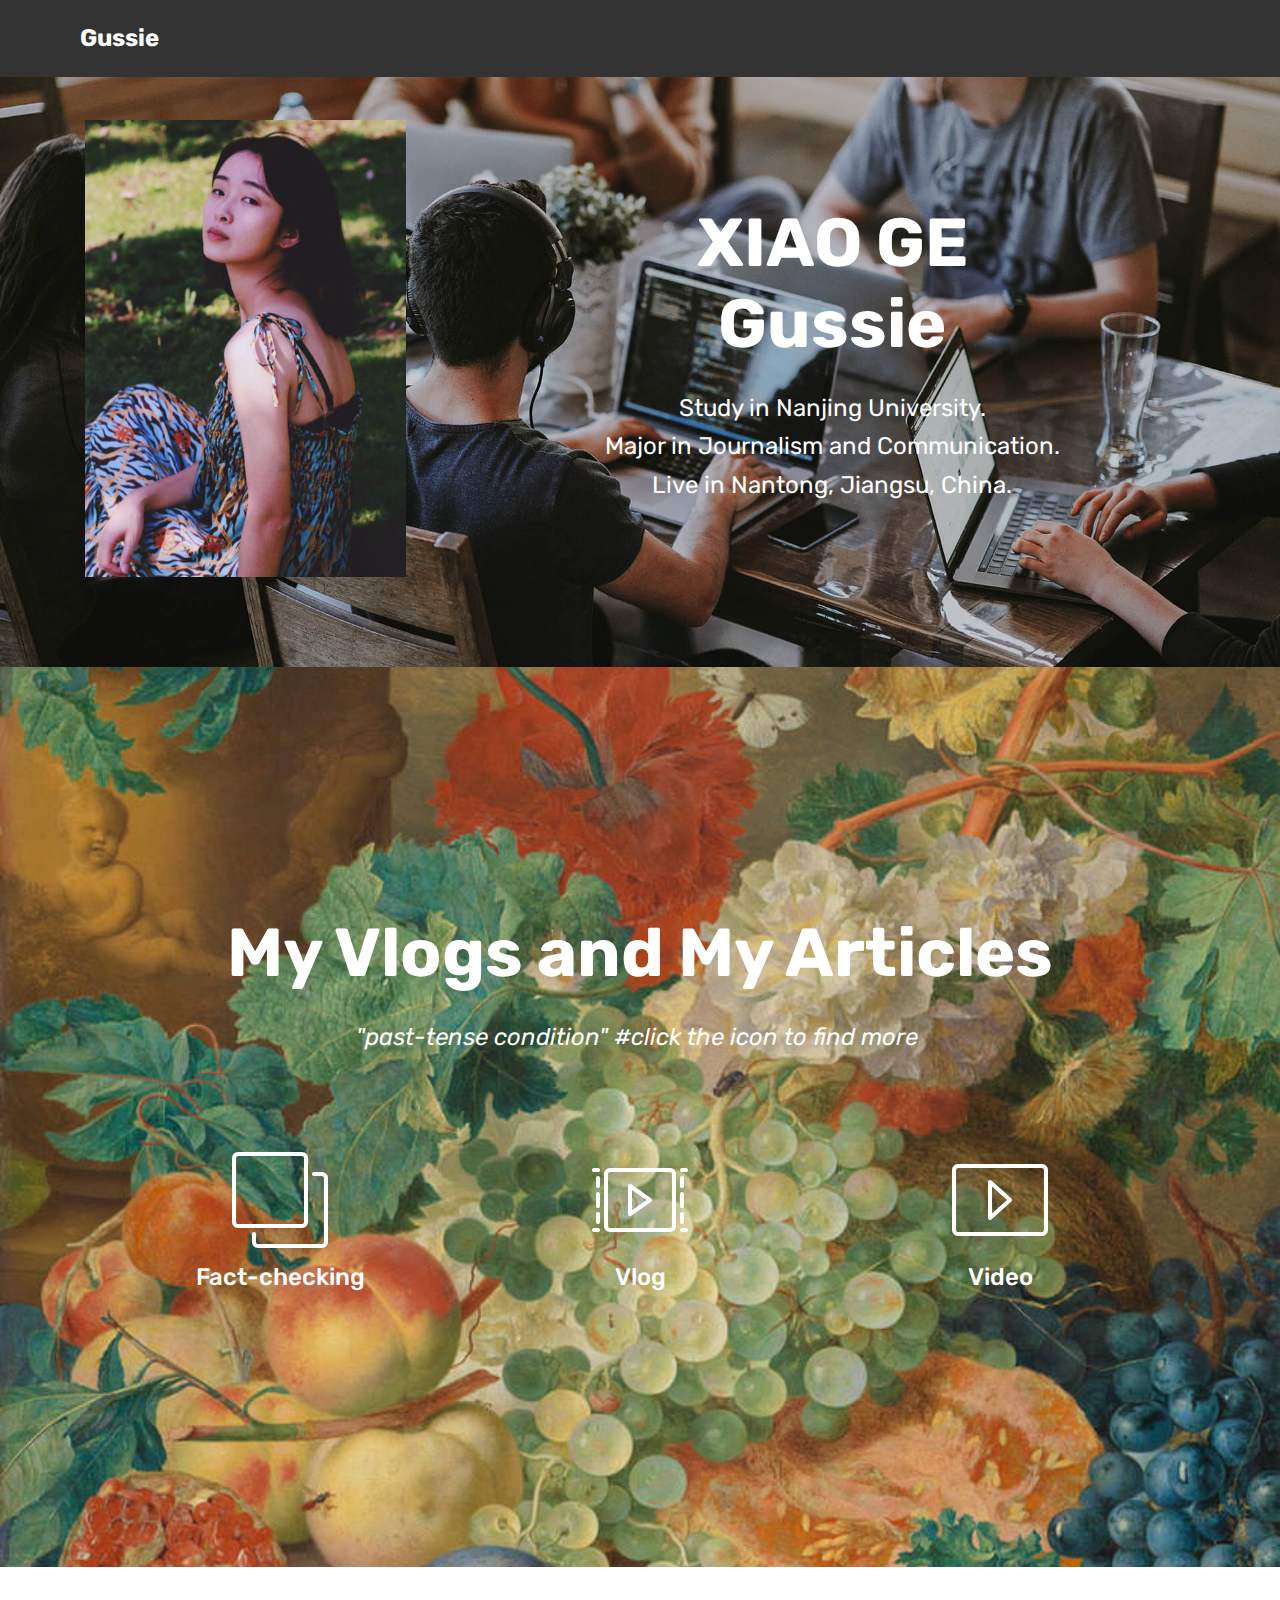
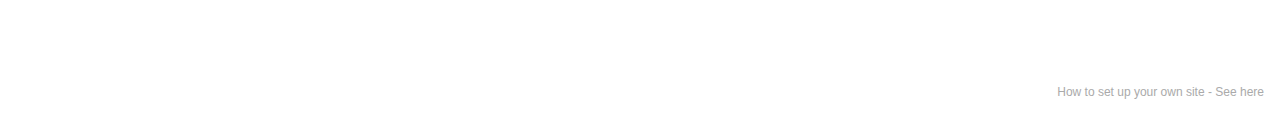
==== commit 663b09e0: "39" ====
--- a/index.html
+++ b/index.html
@@ -1,28 +1,32 @@
 <!DOCTYPE html>
-<html >
+<html  >
 <head>
-  <!-- Site made with Mobirise Website Builder v4.6.7, https://mobirise.com -->
+  <!-- Site made with Mobirise Website Builder v5.1.4, https://mobirise.com -->
   <meta charset="UTF-8">
   <meta http-equiv="X-UA-Compatible" content="IE=edge">
-  <meta name="generator" content="Mobirise v4.6.7, mobirise.com">
+  <meta name="generator" content="Mobirise v5.1.4, mobirise.com">
   <meta name="viewport" content="width=device-width, initial-scale=1, minimum-scale=1">
   <link rel="shortcut icon" href="assets/images/logo2.png" type="image/x-icon">
   <meta name="description" content="">
+  
+  
   <title>Home</title>
   <link rel="stylesheet" href="assets/web/assets/mobirise-icons/mobirise-icons.css">
-  <link rel="stylesheet" href="assets/tether/tether.min.css">
   <link rel="stylesheet" href="assets/bootstrap/css/bootstrap.min.css">
   <link rel="stylesheet" href="assets/bootstrap/css/bootstrap-grid.min.css">
   <link rel="stylesheet" href="assets/bootstrap/css/bootstrap-reboot.min.css">
+  <link rel="stylesheet" href="assets/tether/tether.min.css">
   <link rel="stylesheet" href="assets/dropdown/css/style.css">
   <link rel="stylesheet" href="assets/socicon/css/styles.css">
   <link rel="stylesheet" href="assets/theme/css/style.css">
-  <link rel="stylesheet" href="assets/mobirise/css/mbr-additional.css" type="text/css">
+  <link rel="preload" as="style" href="assets/mobirise/css/mbr-additional.css"><link rel="stylesheet" href="assets/mobirise/css/mbr-additional.css" type="text/css">
+  
   
   
   
 </head>
 <body>
+  
   <section class="menu cid-rUCcLHyWEW" once="menu" id="menu1-e">
 
     
@@ -49,7 +53,7 @@
     </nav>
 </section>
 
-<section class="engine"><a href="https://mobirise.ws/g">create your own website</a></section><section class="header3 cid-rUCh0pYLPX" id="header3-i">
+<section class="header3 cid-rUCh0pYLPX" id="header3-i">
 
     
 
@@ -144,17 +148,7 @@
             </div>
         </div>
     </div>
-</section>
-
-
-  <script src="assets/web/assets/jquery/jquery.min.js"></script>
-  <script src="assets/popper/popper.min.js"></script>
-  <script src="assets/tether/tether.min.js"></script>
-  <script src="assets/bootstrap/js/bootstrap.min.js"></script>
-  <script src="assets/smoothscroll/smooth-scroll.js"></script>
-  <script src="assets/dropdown/js/script.min.js"></script>
-  <script src="assets/touchswipe/jquery.touch-swipe.min.js"></script>
-  <script src="assets/theme/js/script.js"></script>
+</section><section style="background-color: #fff; font-family: -apple-system, BlinkMacSystemFont, 'Segoe UI', 'Roboto', 'Helvetica Neue', Arial, sans-serif; color:#aaa; font-size:12px; padding: 0; align-items: center; display: flex;"><a href="https://mobirise.site/m" style="flex: 1 1; height: 3rem; padding-left: 1rem;"></a><p style="flex: 0 0 auto; margin:0; padding-right:1rem;">How to set up your own site - <a href="https://mobirise.site/x" style="color:#aaa;">See here</a></p></section><script src="assets/web/assets/jquery/jquery.min.js"></script>  <script src="assets/popper/popper.min.js"></script>  <script src="assets/bootstrap/js/bootstrap.min.js"></script>  <script src="assets/tether/tether.min.js"></script>  <script src="assets/smoothscroll/smooth-scroll.js"></script>  <script src="assets/dropdown/js/nav-dropdown.js"></script>  <script src="assets/dropdown/js/navbar-dropdown.js"></script>  <script src="assets/touchswipe/jquery.touch-swipe.min.js"></script>  <script src="assets/theme/js/script.js"></script>  
   
   
 </body>
--- a/assets/web/assets/mobirise-icons/mobirise-icons.css
+++ b/assets/web/assets/mobirise-icons/mobirise-icons.css
@@ -7,6 +7,7 @@
     url('mobirise-icons.svg?spat4u#MobiriseIcons') format('svg');
   font-weight: normal;
   font-style: normal;
+  font-display: swap;
 }
 
 [class^="mbri-"], [class*=" mbri-"] {
